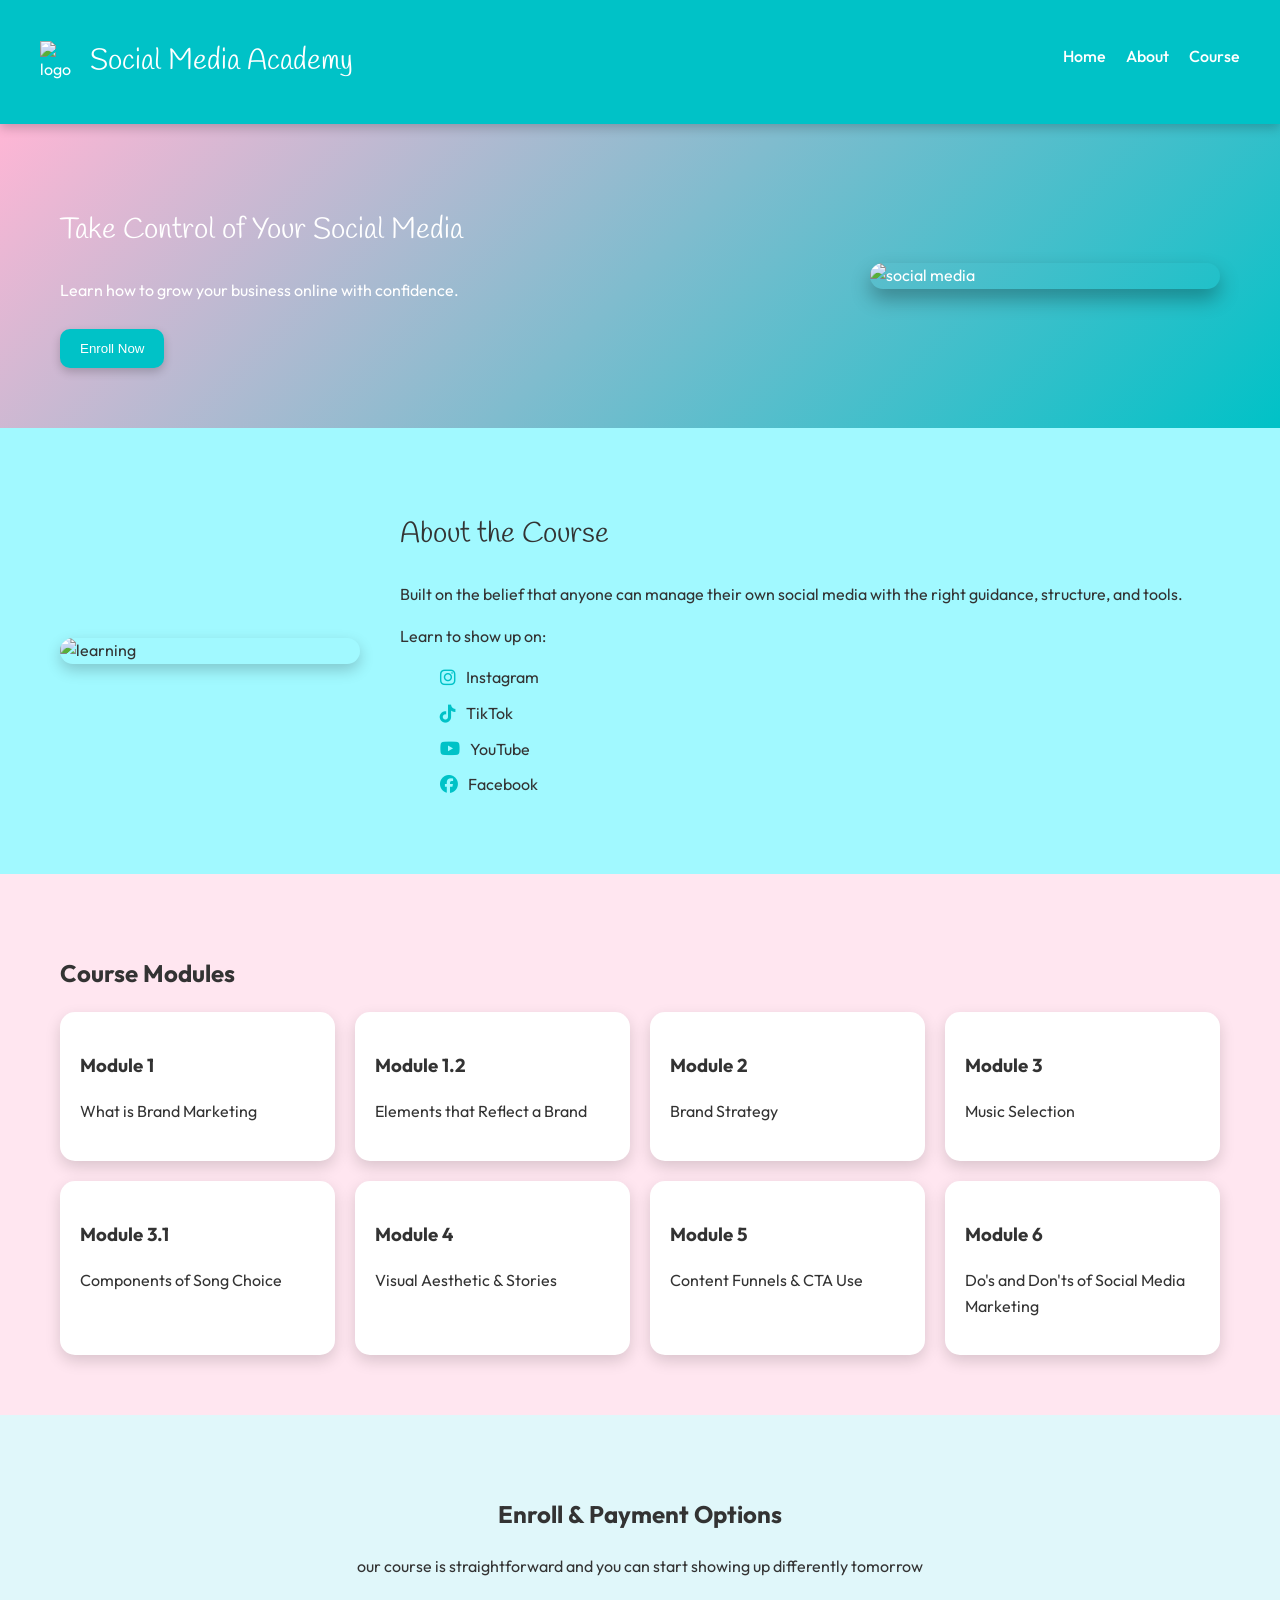
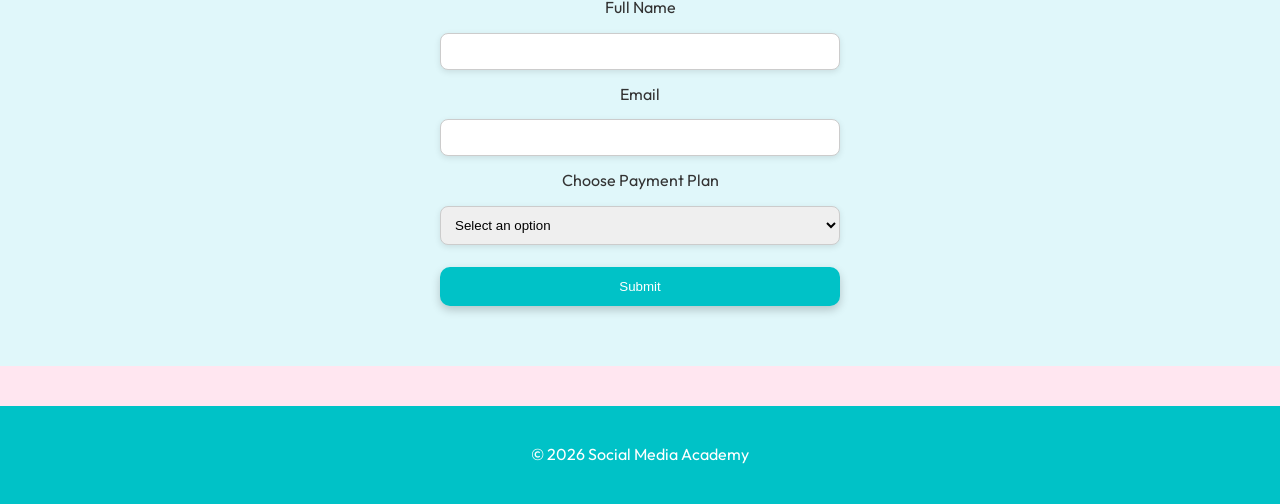
==== index.html @ 4e15c3e1 "adding js" ====
<!DOCTYPE html>
<html lang="en">
<head>
<meta charset="UTF-8">
<meta name="viewport" content="width=device-width, initial-scale=1.0">
<title>Social Media Academy</title>

<!-- Google Font -->
<link href="https://fonts.googleapis.com/css2?family=Handlee&family=Oswald:wght@200..700&family=Outfit&family=Roboto:ital,wght@0,100..900;1,100..900&display=swap" rel="stylesheet">
<!-- 
social media icons -->
<link rel="stylesheet" href="https://cdnjs.cloudflare.com/ajax/libs/font-awesome/6.5.0/css/all.min.css">

<!-- External CSS file -->
<link rel="stylesheet" href="styles.css">
<script src="app.js" defer> </script>
</head>

<body>

<!-- HEADER -->
<header>
    <nav>
        <div class="logo">
            <img src="https://cdn-icons-png.flaticon.com/512/5968/5968756.png" alt="logo">
            <h2 class="handlee">Social Media Academy</h2>
        </div>
<button class="hamburger" onclick="toggleMenu()">☰</button>
        <ul>
            <li><a href="#home">Home</a></li>
            <li><a href="#about">About</a></li>
            <li><a href="#course">Course</a></li>
        </ul>
    </nav>
</header>

<!-- HOME -->
<section id="home" class="hero">
    <div class="hero-text">
        <h1 class=>Take Control of Your Social Media</h1>
        <p>Learn how to grow your business online with confidence.</p>
        <button class="cta" onclick="enroll()">Enroll Now</button>
    </div>

    <img src="https://images.unsplash.com/photo-1557838923-2985c318be48" alt="social media">
</section>

<!-- ABOUT -->
<section id="about">
    <img src="https://images.unsplash.com/photo-1522202176988-66273c2fd55f" alt="learning">

    <div>
        <h2 class="handlee">About the Course</h2>
        <p>
            Built on the belief that anyone can manage their own social media with the right guidance,
            structure, and tools.
        </p>

        <p>Learn to show up on:</p>
        <ul>
    <li><i class="fa-brands fa-instagram"></i> Instagram</li>
    <li><i class="fa-brands fa-tiktok"></i> TikTok</li>
    <li><i class="fa-brands fa-youtube"></i> YouTube</li>
    <li><i class="fa-brands fa-facebook"></i> Facebook</li>
</ul>
    </div>
</section>


<!-- COURSE -->
<section id="course">
    <h2>Course Modules</h2>

    <div class="modules">

        <div class="module">
            <h3>Module 1</h3>
            <p>What is Brand Marketing</p>
        </div>

        <div class="module">
            <h3>Module 1.2</h3>
            <p>Elements that Reflect a Brand</p>
        </div>

        <div class="module">
            <h3>Module 2</h3>
            <p>Brand Strategy</p>
        </div>

        <div class="module">
            <h3>Module 3</h3>
            <p>Music Selection</p>
        </div>

        <div class="module">
            <h3>Module 3.1</h3>
            <p>Components of Song Choice</p>
        </div>

        <div class="module">
            <h3>Module 4</h3>
            <p>Visual Aesthetic & Stories</p>
        </div>

        <div class="module">
            <h3>Module 5</h3>
            <p>Content Funnels & CTA Use</p>
        </div>

        <div class="module">
            <h3>Module 6</h3>
            <p>Do's and Don'ts of Social Media Marketing</p>
        </div>

    </div>
</section>

<!-- ENROLL FORM -->
<section id="enroll">
    <h2>Enroll & Payment Options</h2>

    <p> our course is straightforward and you can start showing up differently tomorrow</p>

    <form>
        <label>Full Name</label>
        <input type="text" required>

        <label>Email</label>
        <input type="email" required>

        <label>Choose Payment Plan</label>
        <select required>
            <option value="">Select an option</option>
            <option value="full">Full Payment - $365</option>
            <option value="paygo">Pay as you go - $62 per lesson</option>
            <option value="klarna">Finance via PayPal</option>
        </select>

        <button type="submit">Submit</button>
    </form>
</section>

<!-- FOOTER -->
<footer>
    <p>© 2026 Social Media Academy</p>
</footer>

<!-- JAVASCRIPT -->
<script>
function enroll() {
    alert("Welcome! You're one step closer to mastering social media 🚀");
}
</script>

</body>
</html>
---- styles.css ----
/* =========================
   GLOBAL STYLES
========================= */

body {
    margin: 0;
    font-family: 'Outfit', sans-serif;
    background: #ffe6f0; /* baby pink */
    color: #333;
    line-height: 1.6;
}


.bizzname {
  font-family: "Outfit", sans-serif;
  font-optical-sizing: auto;
  font-weight: 400;
  font-style: normal;
}

.handlee, h1{
  font-family: "Handlee", cursive;
  font-weight: 400;
  font-style: normal;
  font-size: 1.8rem ;
}

/* =========================
   NAVBAR (FLEXBOX)
========================= */

header {
    background: #00c2c7; /* turquoise */
    color: #ffffff;
    position: sticky;
    top: 0;
    z-index: 1000;
    box-shadow: 0 4px 10px rgba(0,0,0,0.2);
}



nav {
    display: flex;
    justify-content: space-between;
    align-items: center;
    padding: 15px 40px;
}

.logo {
    display: flex;
    align-items: center;
    gap: 10px;
}

.logo img {
    width: 40px;
}

nav ul {
    list-style: none;
    display: flex;
    gap: 20px;
    margin: 0;
    padding: 0;
}

nav a {
    color: white;
    text-decoration: none;
    font-weight: 500;
}


/* 
Social meida icons */

ul li {
  display: flex;
  align-items: center;
  gap: 10px;
  list-style: none; /* removes bullets */
  margin-bottom: 10px;
}

ul li i {
  color: #00c2c7;
  font-size: 18px;
}


.social-icons {
  display: flex;
  gap: 15px;
}

.social-icons a {
  color: #00c2c7;
  font-size: 28px;
  text-decoration: none;
}




/* HAMBURGER BUTTON */
.hamburger {
    display: none;
    font-size: 28px;
    background: none;
    border: none;
    color: white;
    cursor: pointer;
}

/* MOBILE VIEW */
@media (max-width: 768px) {

    nav ul {
        display: none;
        flex-direction: column;
        background: #00c2c7;
        position: absolute;
        top: 70px;
        right: 20px;
        padding: 15px;
        border-radius: 10px;
        box-shadow: 0 5px 15px rgba(0,0,0,0.3);
    }

    nav ul.show {
        display: flex;
    }

    .hamburger {
        display: block;
    }
    #home {
        flex-direction: column;
        text-align: center;
        padding: 30px 20px;
    }

    #home img {
        width: 100%;
        max-width: 300px;
        margin-top: 20px;
    }
     #about {
        flex-direction: column;
        text-align: center;
        padding: 30px 20px;
    }

    #about img {
        width: 100%;
        max-width: 280px;
    }
    h1 {
        font-size: 1.8rem;
    }

    h2 {
        font-size: 1.5rem;
    }

    .handlee {
        font-size: 1.3rem;
    }
    img {
        max-width: 100%;
        height: auto;
    }
}

/* =========================
   HERO SECTION (FLEXBOX)
========================= */

#home {
    display: flex;
    align-items: center;
    justify-content: space-between;
    padding: 60px;
    background: linear-gradient(135deg,#ffb6d5,#00c2c7);
    color: white;
}

.hero-text {
    max-width: 500px;
}

#home img {
    width: 350px;
    border-radius: 15px;
    box-shadow: 0 10px 20px rgba(0,0,0,0.3);
}

/* BUTTONS */
.cta,
button {
    background: #00c2c7;
    color: white;
    border: none;
    padding: 12px 20px;
    border-radius: 10px;
    cursor: pointer;
    margin-top: 10px;
    box-shadow: 0 4px 10px rgba(0,0,0,0.2);
    transition: 0.3s;
}

.cta:hover,
button:hover {
    background: #ff69b4;
    transform: scale(1.05);
}

/* =========================
   ABOUT SECTION (FLEXBOX)
========================= */

#about {
    display: flex;
    gap: 40px;
    align-items: center;
    padding: 60px;
    background: #a1f9ff;
}

#about img {
    width: 300px;
    border-radius: 15px;
    box-shadow: 0 6px 15px rgba(0,0,0,0.2);
}

/* =========================
   COURSE MODULES (GRID)
========================= */

#course {
    padding: 60px;
}

.modules {
    display: grid;
    grid-template-columns: repeat(auto-fit, minmax(220px, 1fr));
    gap: 20px;
}

.module {
    background: white;
    padding: 20px;
    border-radius: 15px;
    box-shadow: 0 6px 15px rgba(0,0,0,0.15);
    transition: 0.3s;
}

.module:hover {
    transform: translateY(-5px);
}

/* =========================
   ENROLL FORM
========================= */

#enroll {
    padding: 60px;
    background: #e0f7fa;
    text-align: center;
}

form {
    display: flex;
    flex-direction: column;
    gap: 12px;
    max-width: 400px;
    margin: auto;
}

input,
select {
    padding: 10px;
    border-radius: 8px;
    border: 1px solid #ccc;
    box-shadow: 0 2px 6px rgba(0,0,0,0.1);
}

/* =========================
   FOOTER
========================= */

footer {
    text-align: center;
    padding: 20px;
    background: #00c2c7;
    color: white;
    margin-top: 40px;
}
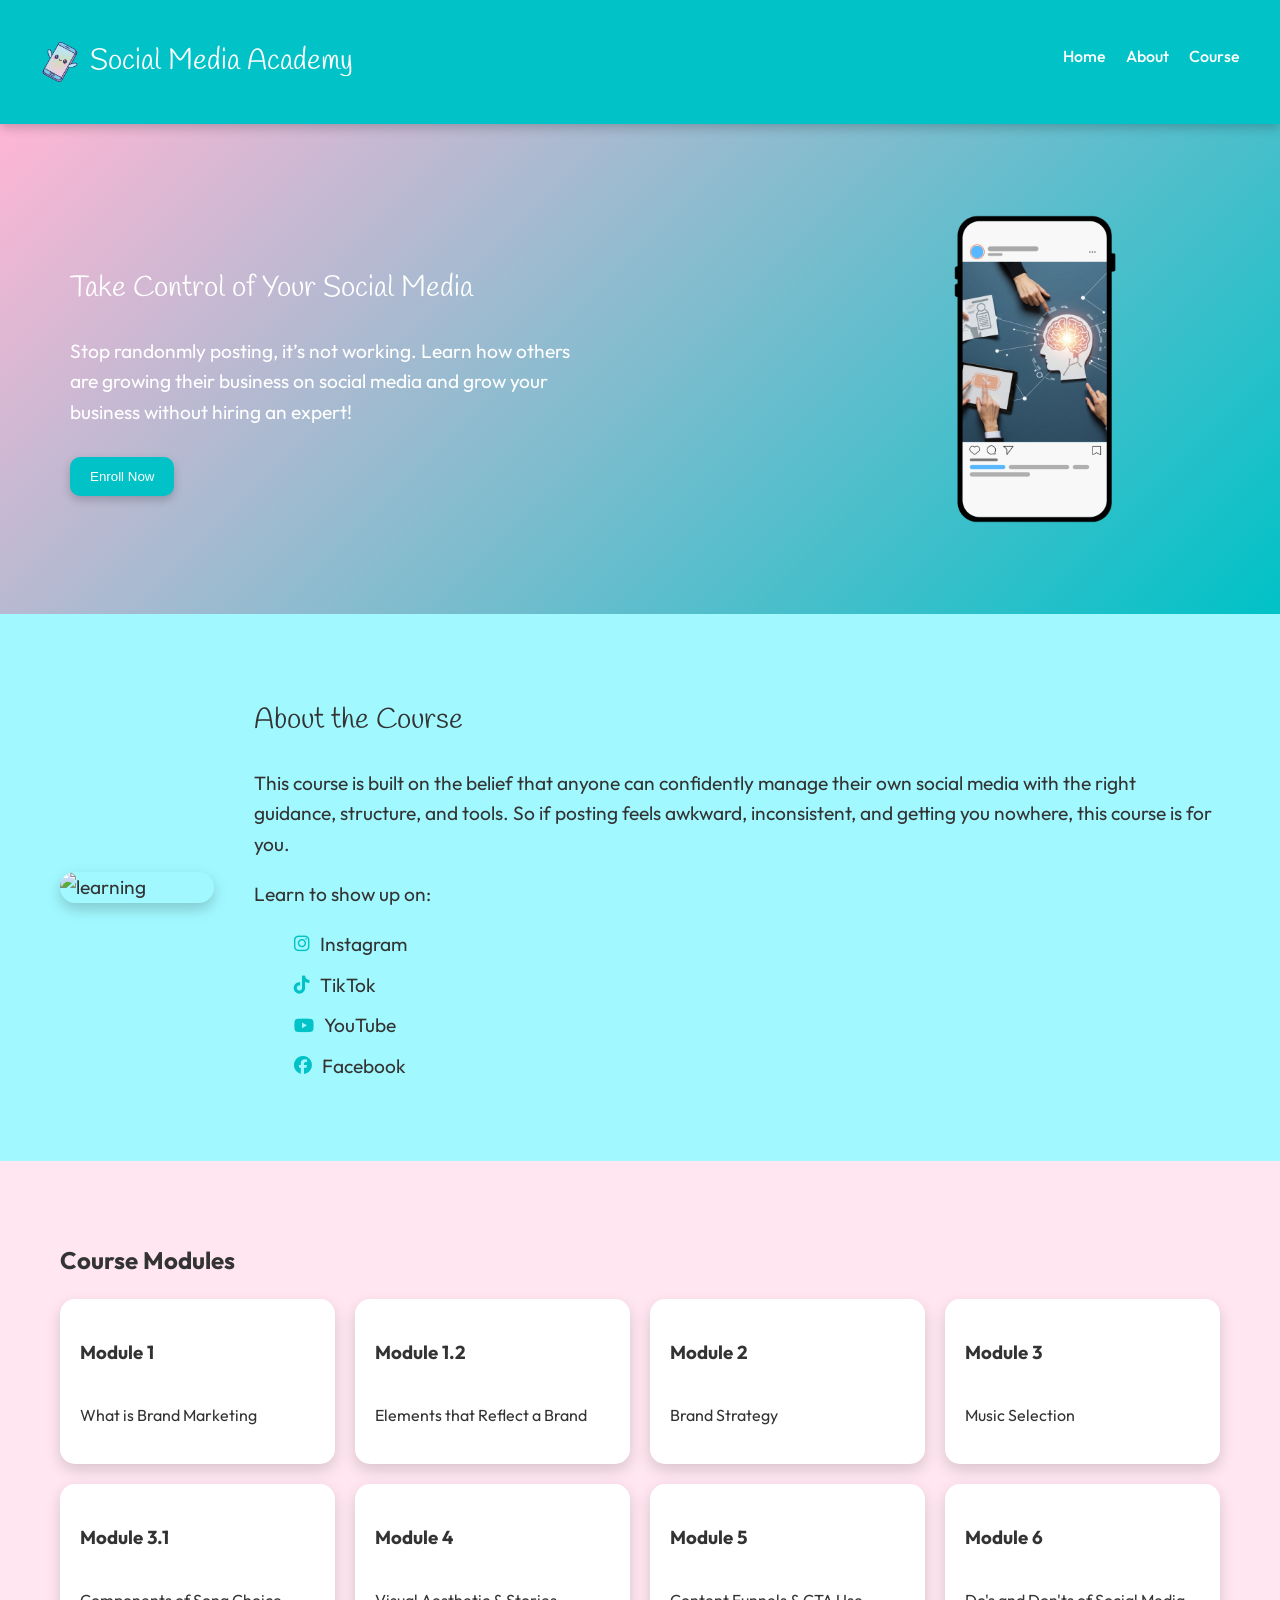
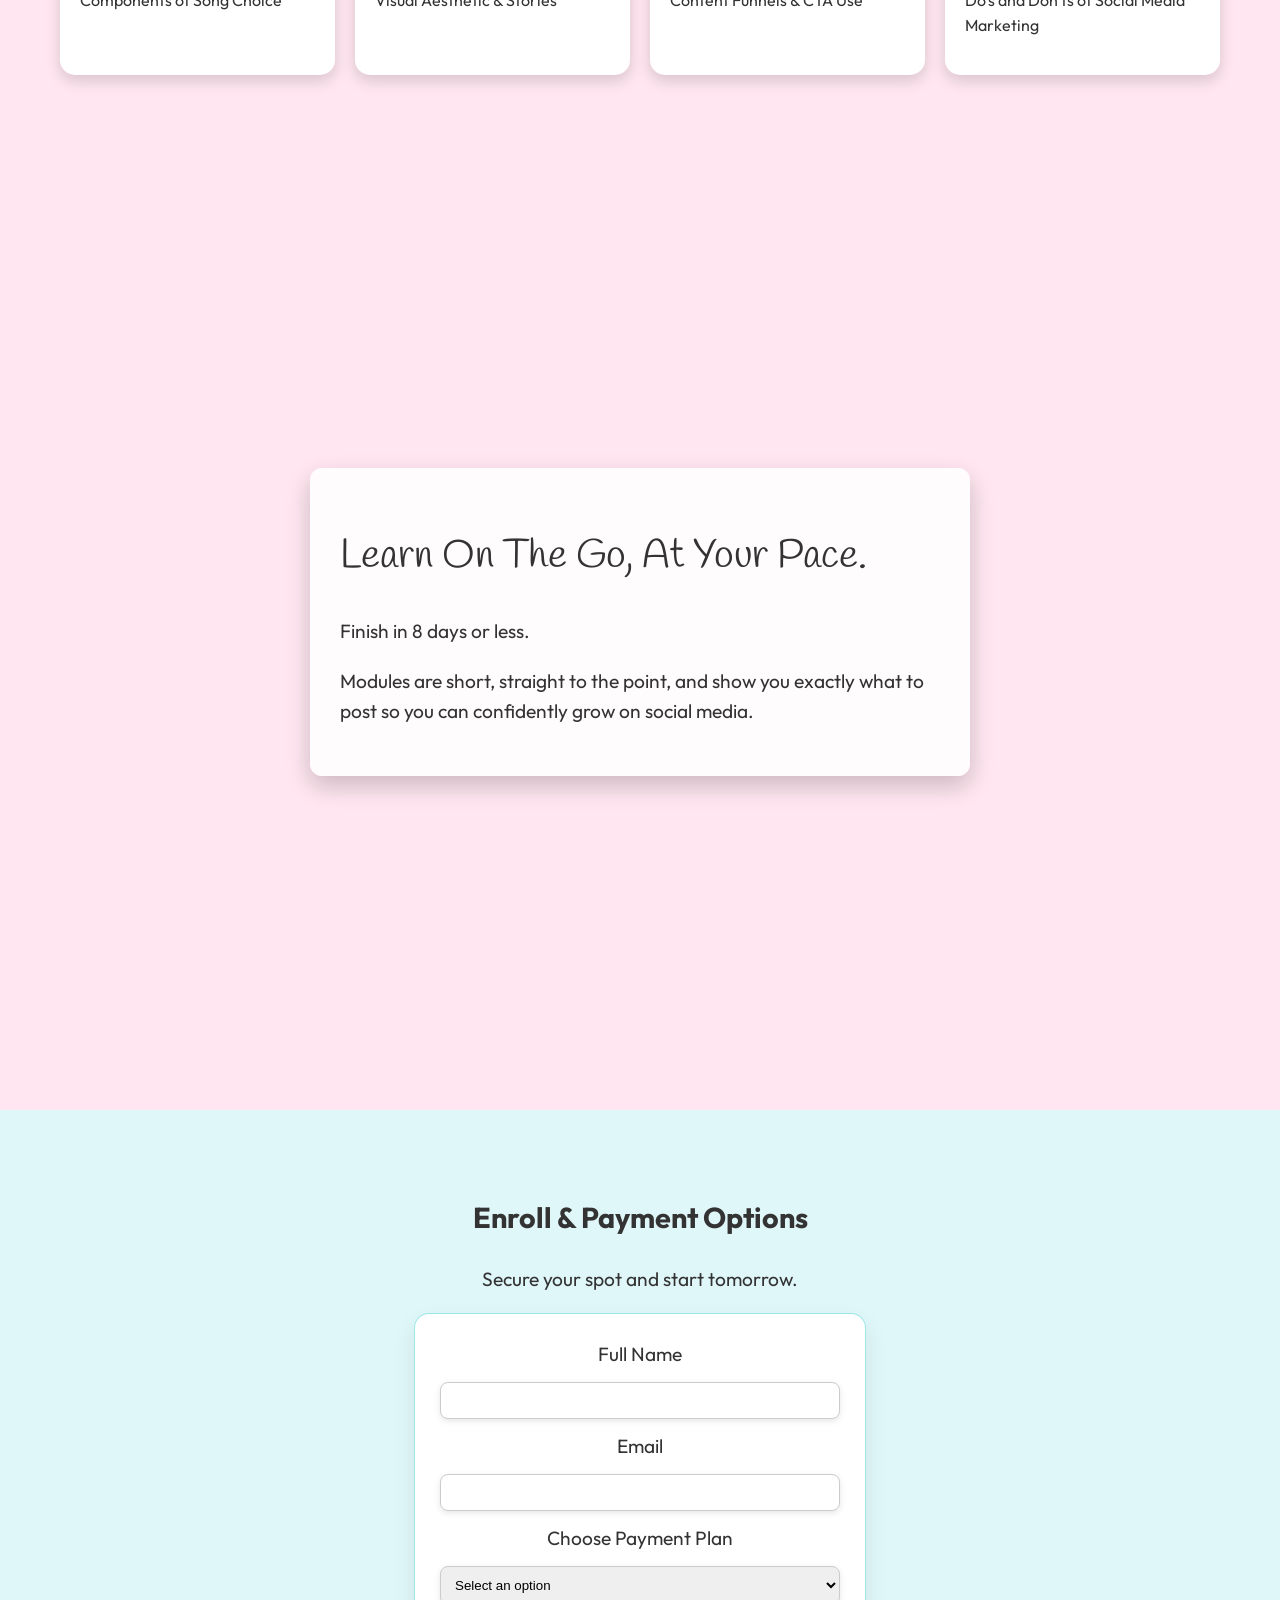
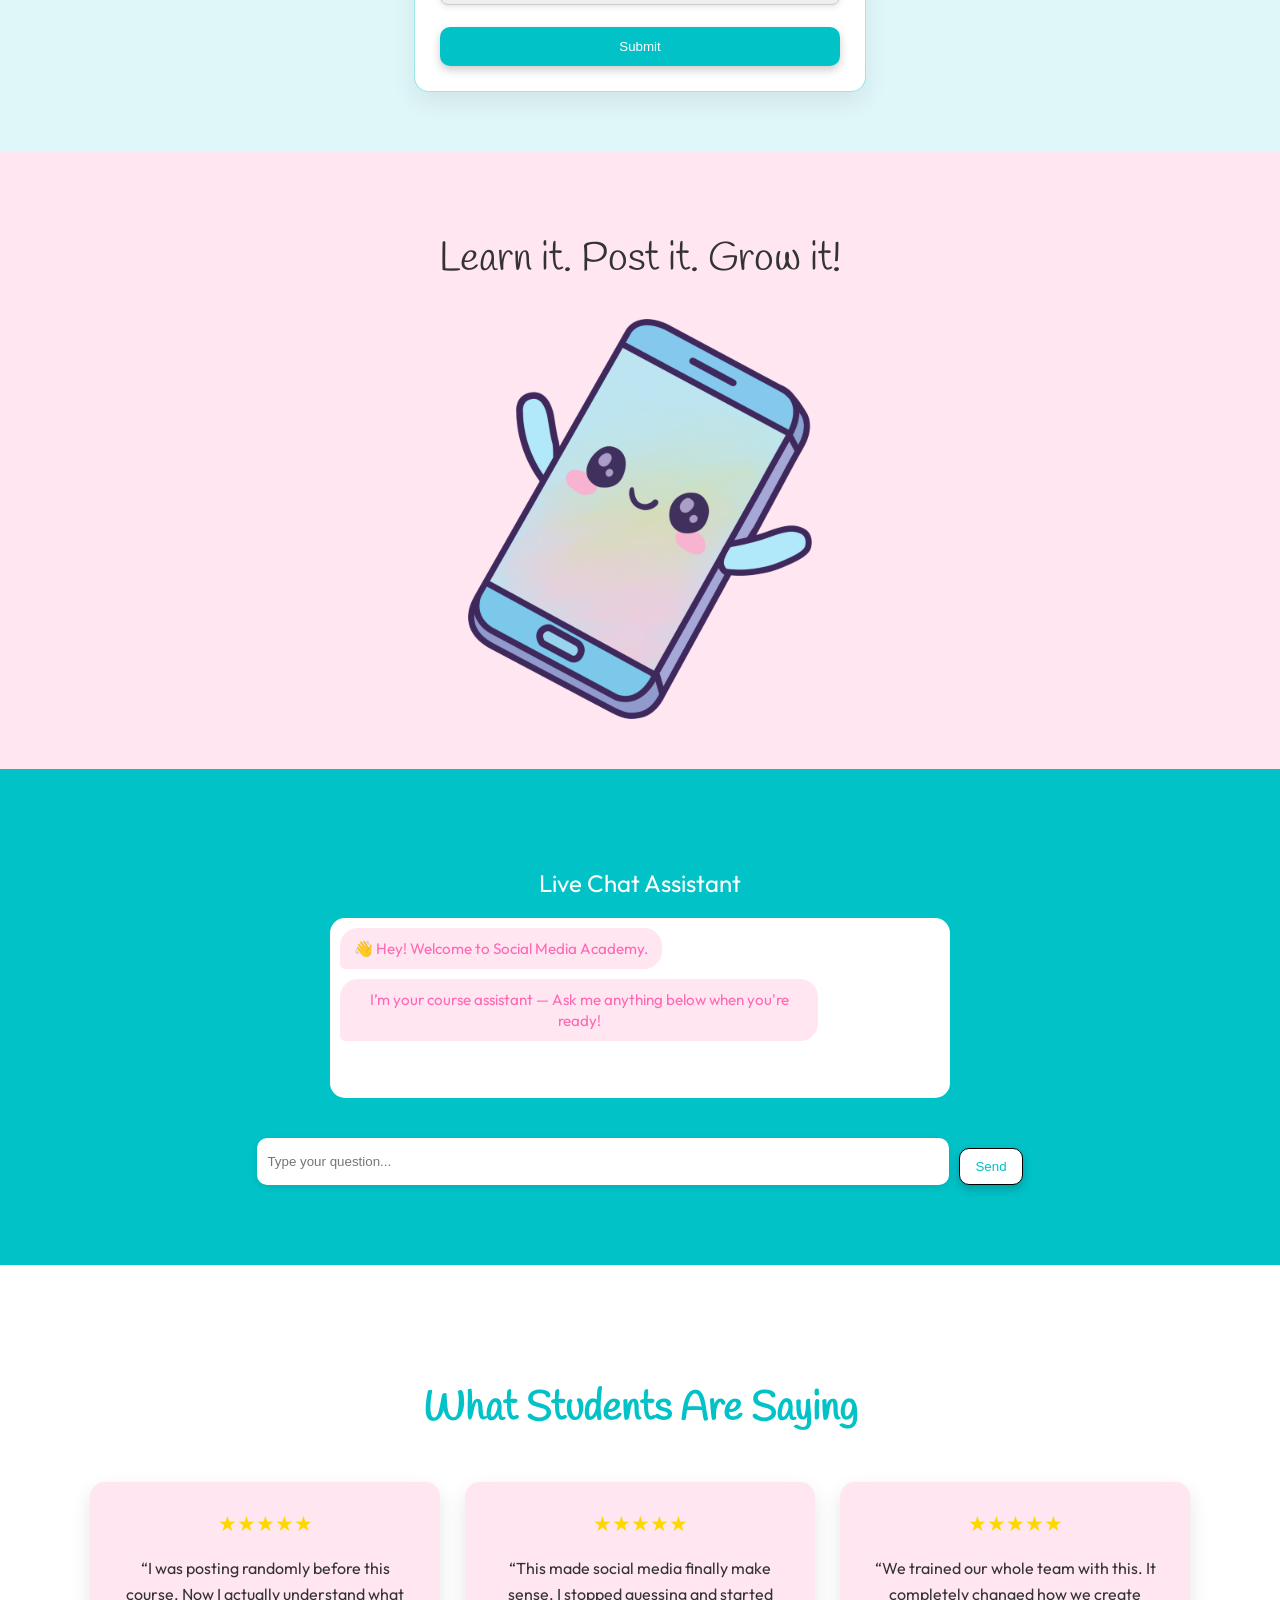
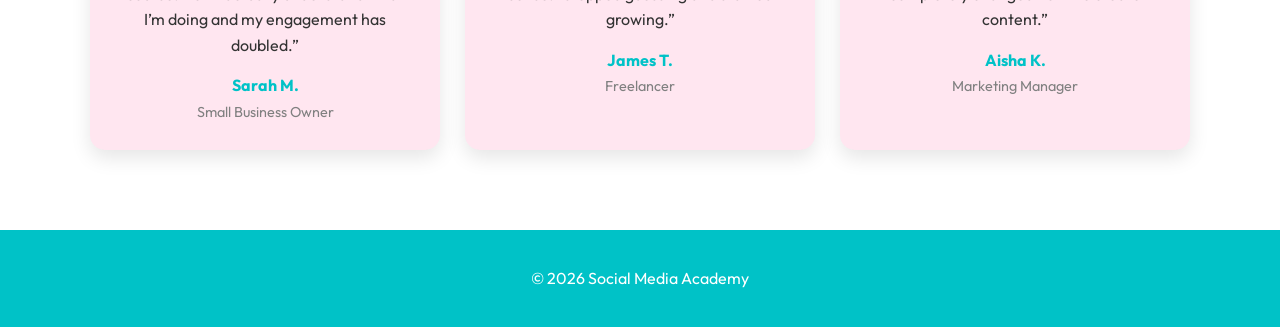
==== commit 0954c507: "add assets" ====
--- a/index.html
+++ b/index.html
@@ -7,8 +7,6 @@
 
 <!-- Google Font -->
 <link href="https://fonts.googleapis.com/css2?family=Handlee&family=Oswald:wght@200..700&family=Outfit&family=Roboto:ital,wght@0,100..900;1,100..900&display=swap" rel="stylesheet">
-<!-- 
-social media icons -->
 <link rel="stylesheet" href="https://cdnjs.cloudflare.com/ajax/libs/font-awesome/6.5.0/css/all.min.css">
 
 <!-- External CSS file -->
@@ -22,7 +20,7 @@
 <header>
     <nav>
         <div class="logo">
-            <img src="https://cdn-icons-png.flaticon.com/512/5968/5968756.png" alt="logo">
+            <img src="assets/social media (2).png" alt="logo">
             <h2 class="handlee">Social Media Academy</h2>
         </div>
 <button class="hamburger" onclick="toggleMenu()">☰</button>
@@ -37,30 +35,31 @@
 <!-- HOME -->
 <section id="home" class="hero">
     <div class="hero-text">
-        <h1 class=>Take Control of Your Social Media</h1>
-        <p>Learn how to grow your business online with confidence.</p>
+        <h1 class="">Take Control of Your Social Media</h1>
+        <p> Stop randonmly posting, it’s not working. Learn how others are growing their business on social media and grow your business without hiring an expert!</p>
         <button class="cta" onclick="enroll()">Enroll Now</button>
     </div>
 
-    <img src="https://images.unsplash.com/photo-1557838923-2985c318be48" alt="social media">
+    <img src="assets/social media (3).png" alt="about social media">
 </section>
 
 <!-- ABOUT -->
 <section id="about">
     <img src="https://images.unsplash.com/photo-1522202176988-66273c2fd55f" alt="learning">
 
-    <div>
+    <div class="about-course">
         <h2 class="handlee">About the Course</h2>
-        <p>
-            Built on the belief that anyone can manage their own social media with the right guidance,
-            structure, and tools.
-        </p>
+        <p>This course is built on the belief that anyone can confidently manage their own social media with the right guidance, structure, and tools.
+       So if posting feels awkward, inconsistent, and getting you nowhere, this course is for you. </p>
 
         <p>Learn to show up on:</p>
+
+ <!-- social media icons -->
+
         <ul>
-    <li><i class="fa-brands fa-instagram"></i> Instagram</li>
-    <li><i class="fa-brands fa-tiktok"></i> TikTok</li>
-    <li><i class="fa-brands fa-youtube"></i> YouTube</li>
+    <li><i class="fa-brands fa-instagram"> </i> Instagram</li>
+    <li><i class="fa-brands fa-tiktok"> </i>TikTok</li>
+    <li><i class="fa-brands fa-youtube"></i> YouTube</li> 
     <li><i class="fa-brands fa-facebook"></i> Facebook</li>
 </ul>
     </div>
@@ -73,56 +72,68 @@
 
     <div class="modules">
 
-        <div class="module">
+        <div class="module" data-sneak="The small details that you’re missing…" >
             <h3>Module 1</h3>
             <p>What is Brand Marketing</p>
         </div>
 
-        <div class="module">
+        <div class="module" data-sneak="Discover how to go viral without paid ads">
             <h3>Module 1.2</h3>
             <p>Elements that Reflect a Brand</p>
         </div>
 
-        <div class="module">
+        <div class="module" data-sneak="The strategy for endless content…">
             <h3>Module 2</h3>
             <p>Brand Strategy</p>
         </div>
 
-        <div class="module">
+        <div class="module" data-sneak="How to use audio trends to your advantage…">
             <h3>Module 3</h3>
             <p>Music Selection</p>
         </div>
 
-        <div class="module">
+        <div class="module" data-sneak="The difference between trending audio… and using it correctly">
             <h3>Module 3.1</h3>
             <p>Components of Song Choice</p>
         </div>
 
-        <div class="module">
+        <div class="module" data-sneak="Learn what makes people stop scrolling">
             <h3>Module 4</h3>
             <p>Visual Aesthetic & Stories</p>
         </div>
 
-        <div class="module">
+        <div class="module" data-sneak=" Learn why you’re getting views but no customers">
             <h3>Module 5</h3>
             <p>Content Funnels & CTA Use</p>
         </div>
 
-        <div class="module">
+        <div class="module" data-sneak="Avoid the mistakes you dont realize your making">
             <h3>Module 6</h3>
             <p>Do's and Don'ts of Social Media Marketing</p>
         </div>
 
     </div>
 </section>
+
+
+<!-- 
+COURSE HERO  -->
+
+<div class="course-hero">
+    <div class="overlaybox">
+         <h1>Learn On The Go, At Your Pace. </h1>
+        <p>Finish in 8 days or less. </p> 
+        <p>Modules are short, straight to the point, and show you exactly what to post so you can confidently grow on social media. </p>
+</div>
+</div>
 
 <!-- ENROLL FORM -->
 <section id="enroll">
     <h2>Enroll & Payment Options</h2>
 
-    <p> our course is straightforward and you can start showing up differently tomorrow</p>
-
-    <form>
+    <p>Secure your spot and start tomorrow.</p>
+
+    <form id="enrollForm">
         <label>Full Name</label>
         <input type="text" required>
 
@@ -141,17 +152,82 @@
     </form>
 </section>
 
+
+<div class="logo-fun">
+    <h1 class="logo-spin-text"> Learn it. Post it. Grow it!</h1>
+    <img class="logospin" src="assets/social media (2).png"> 
+</div>
+
+
+
+<!-- CHAT BUTTON -->
+
+
+<!-- 
+FAQ SECTION -->
+
+<section id="chat-section">
+   <div class="chat-badge">Live Chat Assistant</div>
+
+    <div id="chatBox"></u></div>
+         
+    <div class="chat-input">
+        <input type="text" id="userInput" placeholder="Type your question..." />
+        <button onclick="sendMessage()">Send</button>
+    </div>
+</section>
+
+
+
+<!-- TESTIMONIALS >>> -->
+
+    <section id="testimonials">
+
+  <h2 class="test-title">What Students Are Saying</h2>
+
+  <div class="testimonial-grid">
+
+    <!-- BOX 1 -->
+    <div class="testimonial-card">
+      <div class="stars">★★★★★</div>
+      <p>
+        “I was posting randomly before this course. Now I actually understand what I’m doing and my engagement has doubled.”
+      </p>
+      <h4>Sarah M.</h4>
+      <span>Small Business Owner</span>
+    </div>
+
+    <!-- BOX 2 -->
+    <div class="testimonial-card">
+      <div class="stars">★★★★★</div>
+      <p>
+        “This made social media finally make sense. I stopped guessing and started growing.”
+      </p>
+      <h4>James T.</h4>
+      <span>Freelancer</span>
+    </div>
+
+    <!-- BOX 3 -->
+    <div class="testimonial-card">
+      <div class="stars">★★★★★</div>
+      <p>
+        “We trained our whole team with this. It completely changed how we create content.”
+      </p>
+      <h4>Aisha K.</h4>
+      <span>Marketing Manager</span>
+    </div>
+
+  </div>
+
+</section>
+
+
+
+
 <!-- FOOTER -->
 <footer>
     <p>© 2026 Social Media Academy</p>
 </footer>
 
-<!-- JAVASCRIPT -->
-<script>
-function enroll() {
-    alert("Welcome! You're one step closer to mastering social media 🚀");
-}
-</script>
-
 </body>
 </html>
--- a/styles.css
+++ b/styles.css
@@ -156,6 +156,15 @@
         width: 100%;
         max-width: 280px;
     }
+
+
+    ul {
+        display: flex;
+        align-items: center;
+        gap: 13px;
+    }
+    
+
     h1 {
         font-size: 1.8rem;
     }
@@ -165,12 +174,47 @@
     }
 
     .handlee {
-        font-size: 1.3rem;
+        font-size: 1.7rem;
     }
     img {
         max-width: 100%;
         height: auto;
     }
+   #course .modules {
+        grid-template-columns: 1fr;
+        gap: 15px;
+    }
+    .course-hero {
+        position: relative;
+    min-height: 90vh;
+    padding: 30px 15px;
+    align-items: center;
+}
+
+.overlaybox {
+    max-width: 85%;
+    padding:5px;
+}
+
+.overlaybox h1 {
+    font-size: 1.2rem;
+    line-height:1;
+}
+
+.overlaybox p {
+    font-size: 0.65rem;
+}
+   
+}
+
+
+/* 
+on the go image */
+
+
+div img {
+  width: 500px;
+  height: auto;
 }
 
 /* =========================
@@ -181,9 +225,10 @@
     display: flex;
     align-items: center;
     justify-content: space-between;
-    padding: 60px;
+    padding: 70px;
     background: linear-gradient(135deg,#ffb6d5,#00c2c7);
     color: white;
+    font-size: 1.2rem;
 }
 
 .hero-text {
@@ -193,7 +238,7 @@
 #home img {
     width: 350px;
     border-radius: 15px;
-    box-shadow: 0 10px 20px rgba(0,0,0,0.3);
+    /* box-shadow: 0 10px 20px rgba(0,0,0,0.3); */
 }
 
 /* BUTTONS */
@@ -226,11 +271,12 @@
     align-items: center;
     padding: 60px;
     background: #a1f9ff;
+    font-size: 1.2rem;
 }
 
 #about img {
     width: 300px;
-    border-radius: 15px;
+    border-radius: 20px;
     box-shadow: 0 6px 15px rgba(0,0,0,0.2);
 }
 
@@ -244,11 +290,13 @@
 
 .modules {
     display: grid;
-    grid-template-columns: repeat(auto-fit, minmax(220px, 1fr));
+    grid-template-columns: repeat(4, 1fr);
     gap: 20px;
 }
 
 .module {
+    display:flex;
+    flex-direction: column;
     background: white;
     padding: 20px;
     border-radius: 15px;
@@ -260,6 +308,70 @@
     transform: translateY(-5px);
 }
 
+
+.module {
+  position: relative;
+  overflow: hidden;
+}
+
+.module::after {
+  content: attr(data-sneak);
+  position: absolute;
+  bottom: -100%;
+  left: 0;
+  width: 100%;
+  background: #00c2c7;
+  color: white;
+  padding: 15px;
+  font-size: 0.9rem;
+  transition: 0.3s ease;
+  box-sizing: border-box;
+    text-align: center;
+ 
+}
+
+.module:hover::after {
+  bottom: 0;
+}
+
+
+
+/* 
+COURSE HERO */
+.course-hero {
+    position: relative;
+    background-image: url(assets/social\ media\ \(6\).png);
+    background-size: cover;
+    background-position: center;
+    background-repeat: no-repeat;
+    min-height: 95vh;
+    padding: 60px 20px;
+    display: flex;
+    justify-content: center;
+    align-items: center;
+}
+.overlaybox {
+    position: relative;
+    z-index: 2;
+    background: rgba(255, 255, 255, 0.88);
+    padding: 30px;          
+    max-width: 600px;        
+    border-radius: 12px;
+    box-shadow: 0 10px 25px rgba(0,0,0,0.2);
+}
+
+.overlaybox h1 {
+    font-size: 2.5rem;   
+}
+.overlaybox p {
+    font-size: 1.2rem;  
+}
+
+@media (max-width: 768px) {
+    .course-hero {
+        grid-template-columns: 1fr;
+    }
+}
 /* =========================
    ENROLL FORM
 ========================= */
@@ -268,6 +380,7 @@
     padding: 60px;
     background: #e0f7fa;
     text-align: center;
+    font-size: 1.2rem;
 }
 
 form {
@@ -276,6 +389,23 @@
     gap: 12px;
     max-width: 400px;
     margin: auto;
+
+}
+
+#enroll form {
+    display: flex;
+    flex-direction: column;
+    gap: 12px;
+    max-width: 400px;
+    margin: auto;
+
+    padding: 25px;
+    border-radius: 15px;
+
+    background: white;
+    border: 1px solid rgba(0, 194, 199, 0.4);
+
+    box-shadow: 0 10px 25px rgba(0,0,0,0.08);
 }
 
 input,
@@ -286,6 +416,275 @@
     box-shadow: 0 2px 6px rgba(0,0,0,0.1);
 }
 
+
+.logo-fun{
+    display: flex;
+    flex-direction: column;
+   align-items: center;
+   text-align: center;
+   padding: 50px;
+}
+
+.logo-spin-text {
+            align-items: center;
+            font-size: 2.5rem;
+        }
+
+@keyframes spin {
+  from {
+    transform: rotate(0deg);
+  }
+
+  to {
+    transform: rotate(360deg);
+  }
+}
+    .logospin {
+        width: 400px;   
+        height:auto;  /* keeps aspect ratio */
+        animation: spin 2s linear infinite;
+        align-items: center;
+        
+      
+}
+
+
+.logo {
+  display: flex;
+  justify-content: center;  
+  align-items: center;      
+}
+
+/* FAQ SECTION 
+ */
+
+#chat-section {
+    background: #00c2c7;
+    padding: 80px;
+    text-align: center;
+    color: white;
+    
+}
+
+#chatBox {
+    max-width: 600px;
+    margin: auto;
+    background: white;
+    color: black;
+    padding: 10px;
+    border-radius: 15px;
+    height: 160px;
+    overflow-y: auto;
+    display: flex;
+    flex-direction: column;
+    gap: 10px;
+}
+
+.chat-input {
+    margin-top: 40px;
+    display: flex;
+    justify-content: center;
+    gap: 10px;
+}
+
+.chat-input input {
+    padding: 10px;
+    width: 60%;
+    border-radius: 10px;
+    border: none;
+}
+
+.chat-input button {
+    padding: 10px 15px;
+    border: none;
+    background: white;
+    color: #00c2c7;
+    border-radius: 10px;
+    cursor: pointer;
+    width: auto;
+    border: 1px solid black;
+}
+
+.message {
+    padding: 10px 14px;
+    border-radius: 18px;
+    max-width: 75%;
+    font-size: 0.95rem;
+    line-height: 1.4;
+    word-wrap: break-word;
+  
+}
+
+.message:not(:last-child) {
+    margin-bottom: 2px;
+}
+
+.message {
+    animation: pop 0.2s ease;
+}
+
+
+.user {
+    background: #e0f7fa;
+    align-self: flex-end;
+    color: #ffffff;
+}
+
+.bot {
+    background: #ffe6f0;
+    align-self: flex-start;
+    color: #ff69b4;
+    border-bottom-left-radius: 5px;
+}
+
+.chat-badge {
+    display: inline-block;
+    padding: 15px 12px;
+    font-size: 1.5rem;
+}
+
+@keyframes pop {
+    from {
+        transform: scale(0.95);
+        opacity: 0;
+    }
+    to {
+        transform: scale(1);
+        opacity: 1;
+    }
+}
+/* 
+
+
+
+/* chat window */
+#chatWidget {
+    position: fixed;
+    bottom: 90px;
+    right: 20px;
+
+    width: 300px;
+    height: 350px;
+
+    background: white;
+    border-radius: 15px;
+    overflow: hidden;
+
+    display: none; /* hidden by default */
+    flex-direction: column;
+
+    box-shadow: 0 10px 30px rgba(0,0,0,0.25);
+    z-index: 999;
+}
+
+/* header */
+#chatHeader {
+    background: #00c2c7;
+    color: white;
+    padding: 10px;
+    font-weight: bold;
+    text-align: center;
+}
+
+/* chat area */
+#chatBox {
+    flex: 1;
+    padding: 10px;
+    overflow-y: auto;
+    display: flex;
+    flex-direction: column;
+    gap: 8px;
+}
+
+
+
+
+/* 
+TESTIMONIALS  */ 
+
+#testimonials {
+    padding: 80px 20px;
+    background: #ffffff;
+    text-align: center;
+}
+
+.test-title {
+    font-family: "Handlee", cursive;
+    font-size: 2.5rem;
+    color: #00c2c7;
+    margin-bottom: 40px;
+}
+
+/* GRID */
+.testimonial-grid {
+    display: grid;
+    grid-template-columns: repeat(3, 1fr);
+    gap: 25px;
+    max-width: 1100px;
+    margin: auto;
+}
+
+/* CARDS */
+.testimonial-card {
+    background: #ffe6f0;
+    padding: 25px;
+    border-radius: 15px;
+    box-shadow: 0 8px 20px rgba(0,0,0,0.1);
+    transition: 0.3s;
+}
+
+.testimonial-card:hover {
+    transform: translateY(-5px);
+}
+
+/* STARS */
+.stars {
+    color: gold;
+    font-size: 1.3rem;
+    margin-bottom: 10px;
+}
+
+/* TEXT */
+.testimonial-card p {
+    font-size: 1rem;
+    margin-bottom: 15px;
+}
+
+.testimonial-card h4 {
+    margin: 0;
+    color: #00c2c7;
+}
+
+.testimonial-card span {
+    font-size: 0.9rem;
+    color: gray;
+}
+
+/* MOBILE */
+@media (max-width: 768px) {
+    .testimonial-grid {
+        grid-template-columns: 1fr;
+    }
+}
+
+@media (min-width: 1400px) {
+    #home {
+    display: grid;
+    grid-template-columns: 1fr 1fr;
+    align-items: flex-end;
+    }
+    .hero-text {
+       margin-left: 600px;
+    margin-top: 10px;
+    }
+    
+
+    .modules {
+        max-width: 1200px;
+        margin: auto;
+    }
+}
+
 /* =========================
    FOOTER
 ========================= */
@@ -295,5 +694,5 @@
     padding: 20px;
     background: #00c2c7;
     color: white;
-    margin-top: 40px;
-}+    margin-top: 0px;
+}
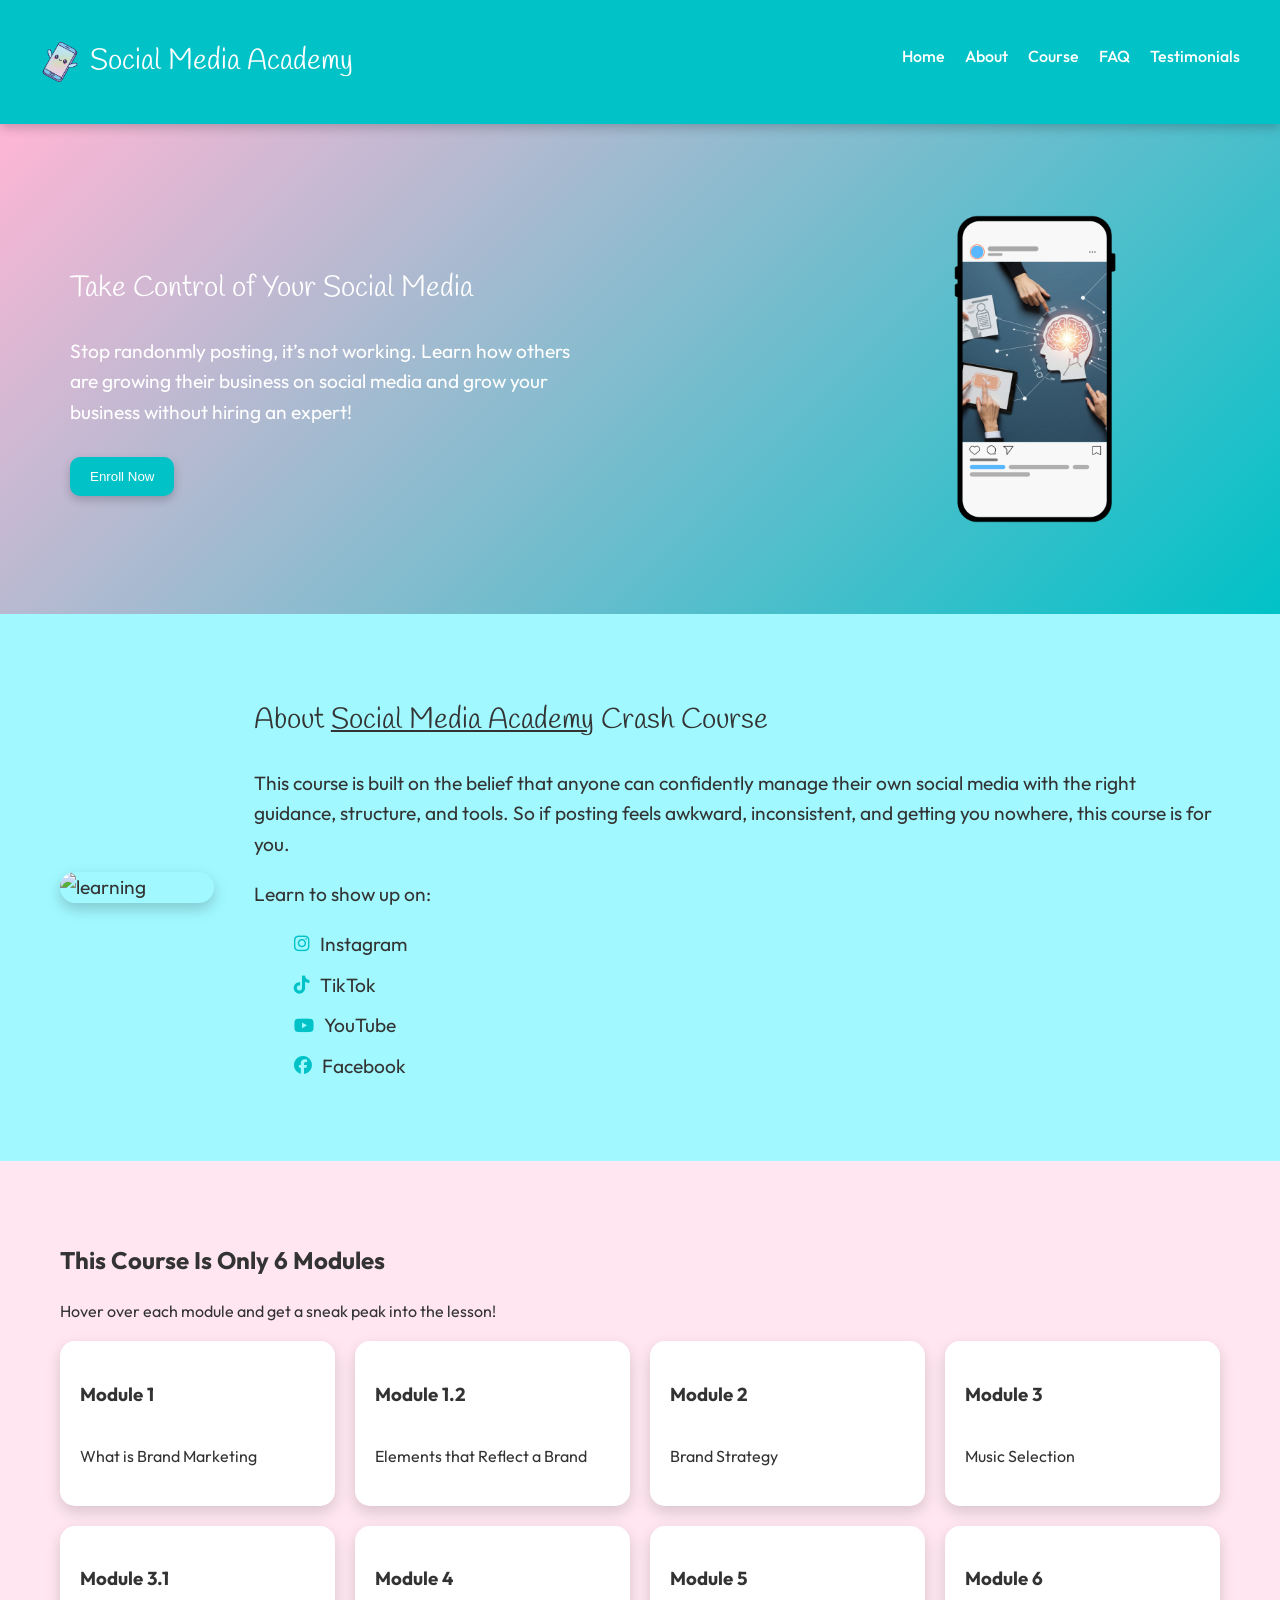
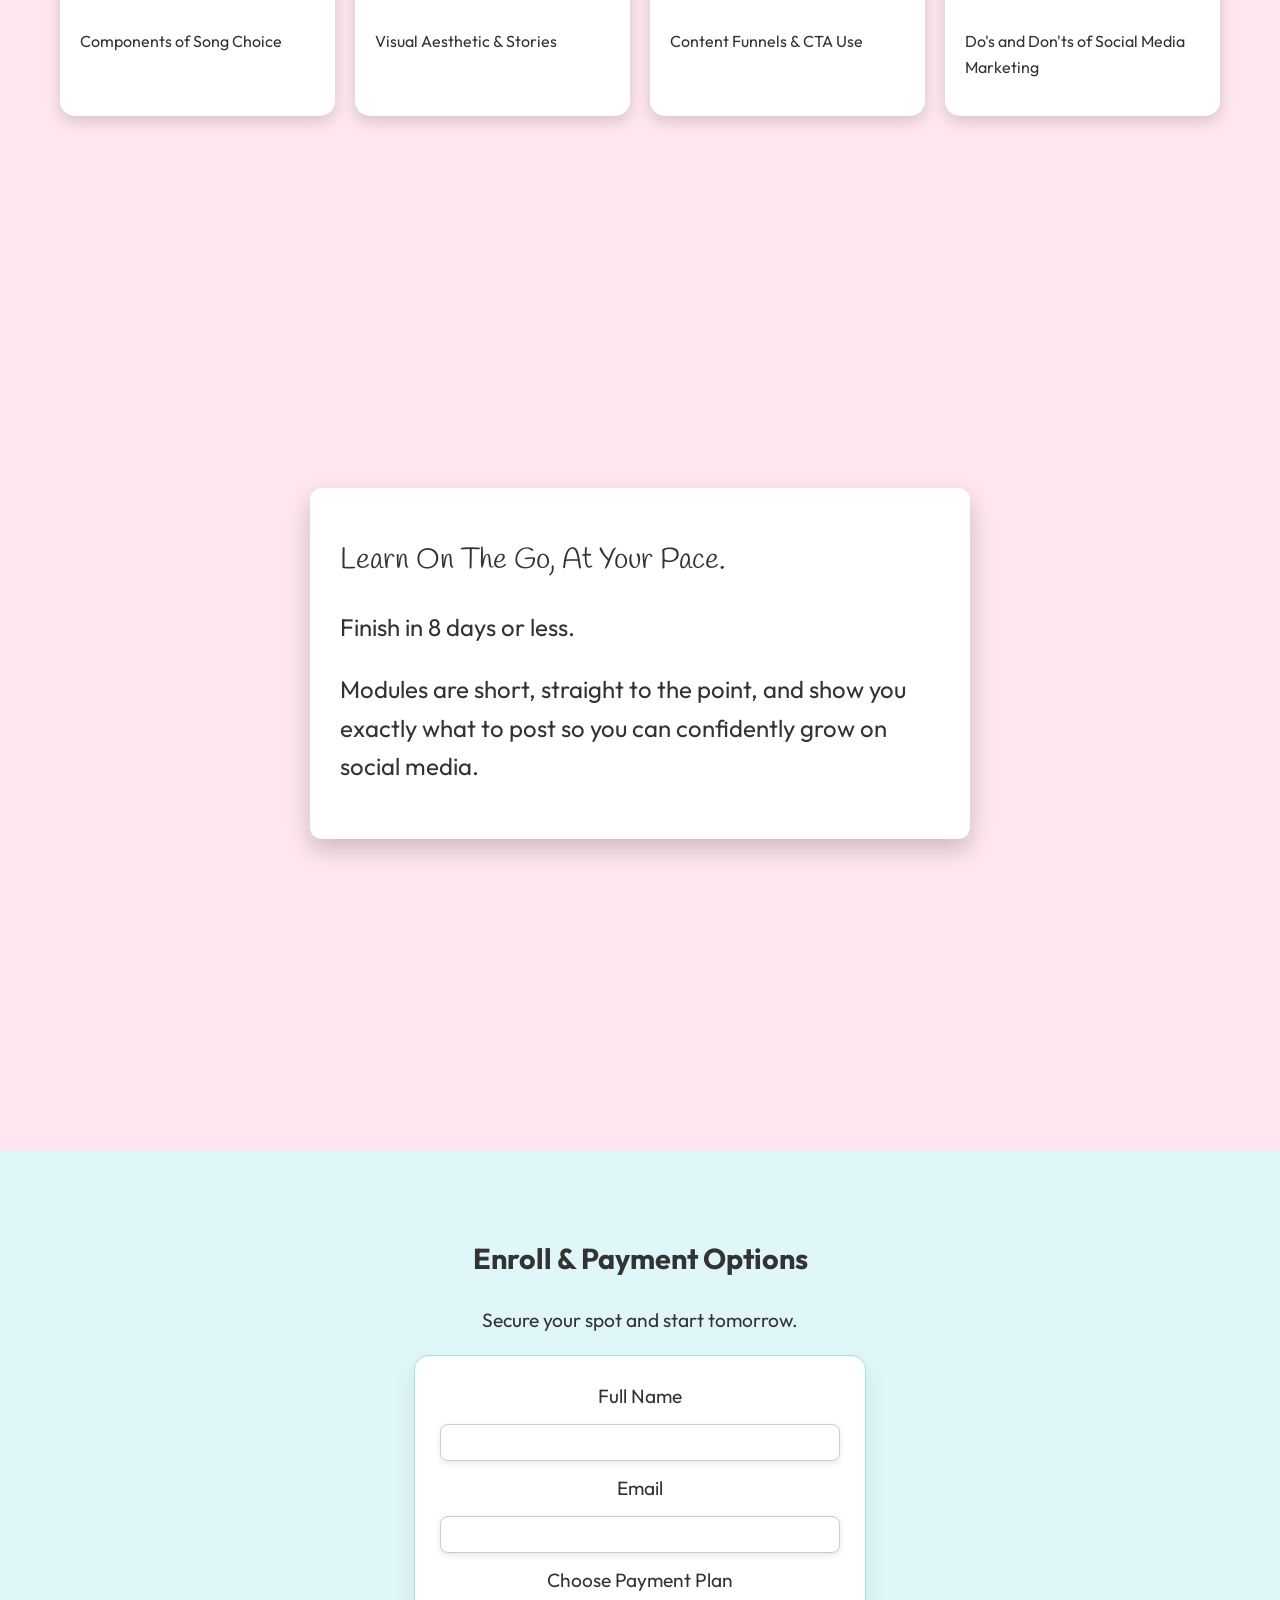
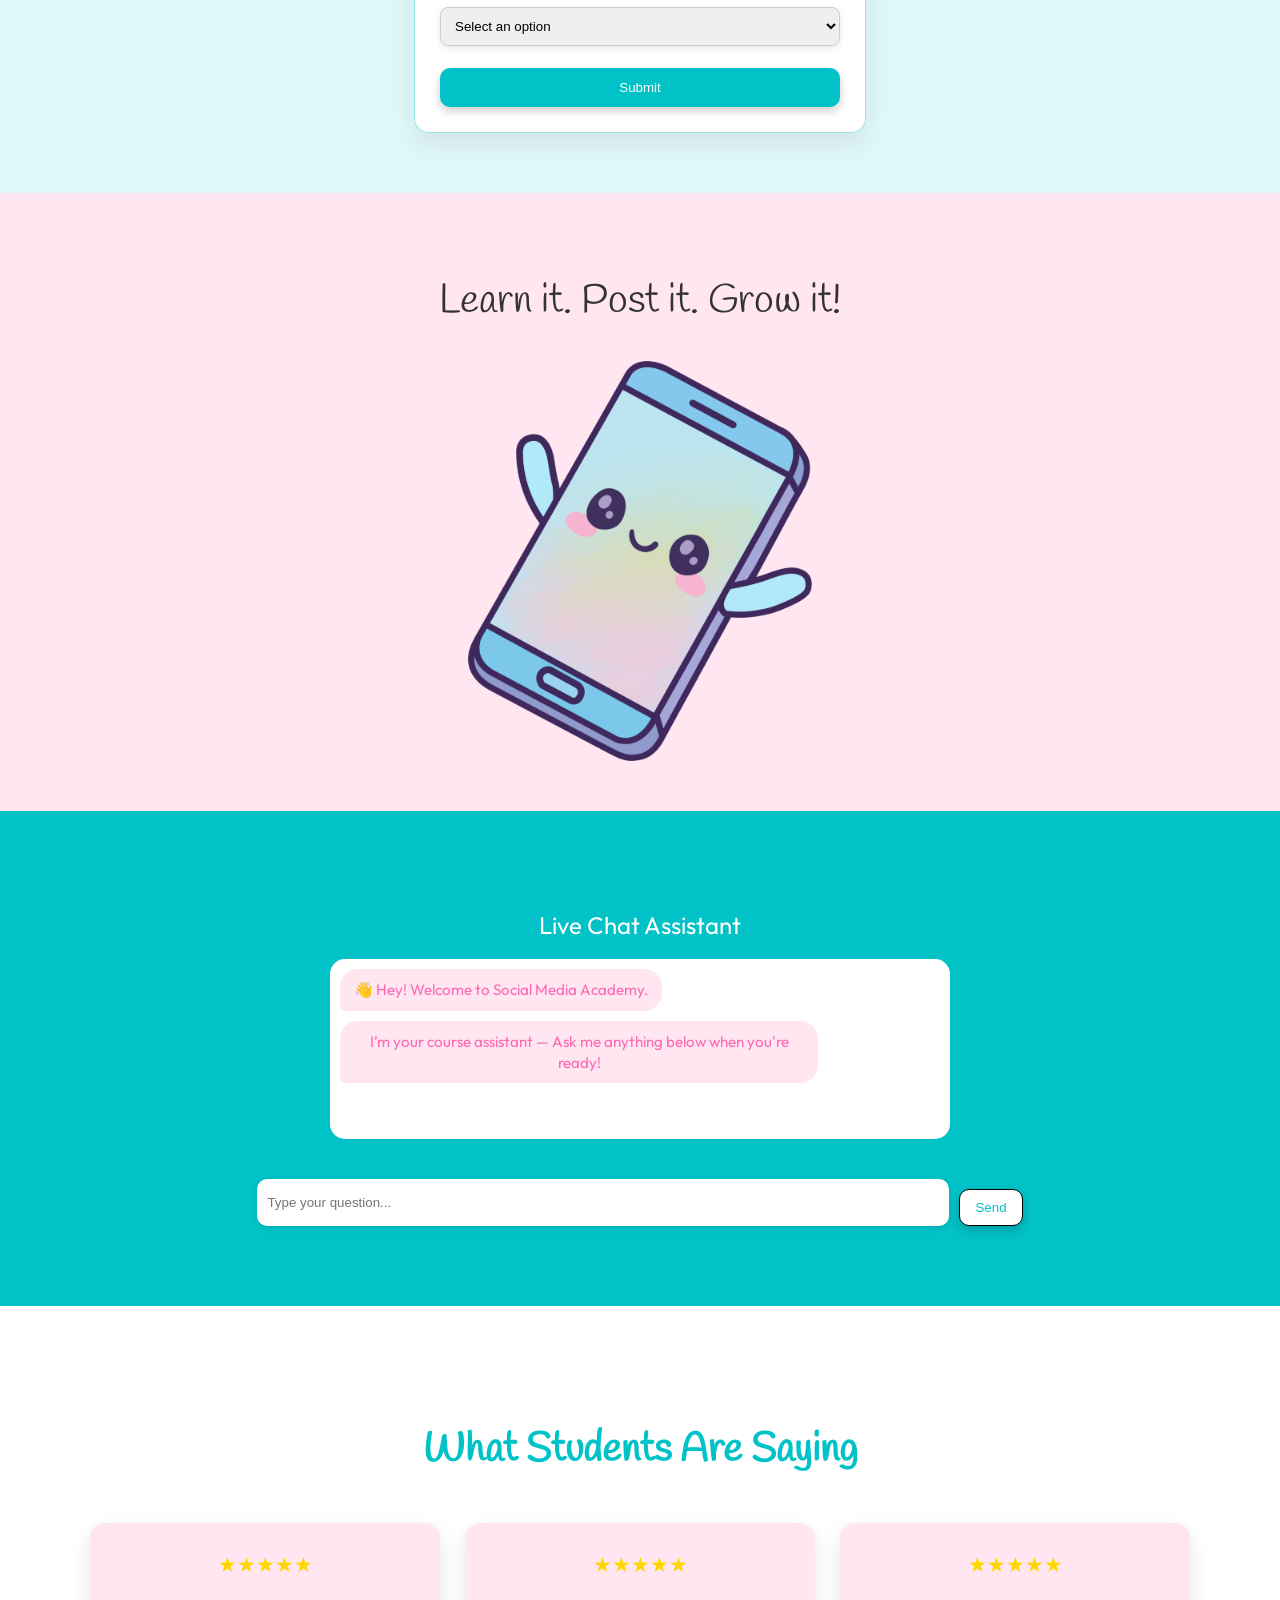
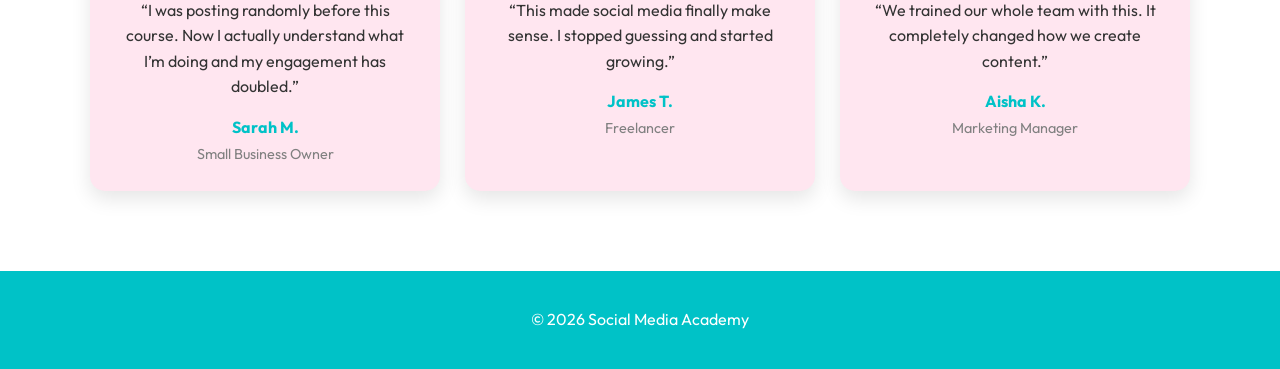
==== commit bb7151f2: "added to nav" ====
--- a/index.html
+++ b/index.html
@@ -28,6 +28,9 @@
             <li><a href="#home">Home</a></li>
             <li><a href="#about">About</a></li>
             <li><a href="#course">Course</a></li>
+             <li><a href="#chat-section">FAQ</a></li>
+            <li><a href="#testimonials">Testimonials</a></li>
+            
         </ul>
     </nav>
 </header>
@@ -48,7 +51,7 @@
     <img src="https://images.unsplash.com/photo-1522202176988-66273c2fd55f" alt="learning">
 
     <div class="about-course">
-        <h2 class="handlee">About the Course</h2>
+        <h2 class="handlee">About <u>Social Media Academy</u> Crash Course</h2>
         <p>This course is built on the belief that anyone can confidently manage their own social media with the right guidance, structure, and tools.
        So if posting feels awkward, inconsistent, and getting you nowhere, this course is for you. </p>
 
@@ -68,7 +71,8 @@
 
 <!-- COURSE -->
 <section id="course">
-    <h2>Course Modules</h2>
+    <h2>This Course Is Only 6  Modules</h2>
+    <p> Hover over each module and get a sneak peak into the lesson!</p>
 
     <div class="modules">
 
--- a/styles.css
+++ b/styles.css
@@ -353,7 +353,7 @@
 .overlaybox {
     position: relative;
     z-index: 2;
-    background: rgba(255, 255, 255, 0.88);
+    background:white;
     padding: 30px;          
     max-width: 600px;        
     border-radius: 12px;
@@ -361,10 +361,10 @@
 }
 
 .overlaybox h1 {
-    font-size: 2.5rem;   
+    font-size: 1.8rem;   
 }
 .overlaybox p {
-    font-size: 1.2rem;  
+    font-size: 1.5rem;  
 }
 
 @media (max-width: 768px) {
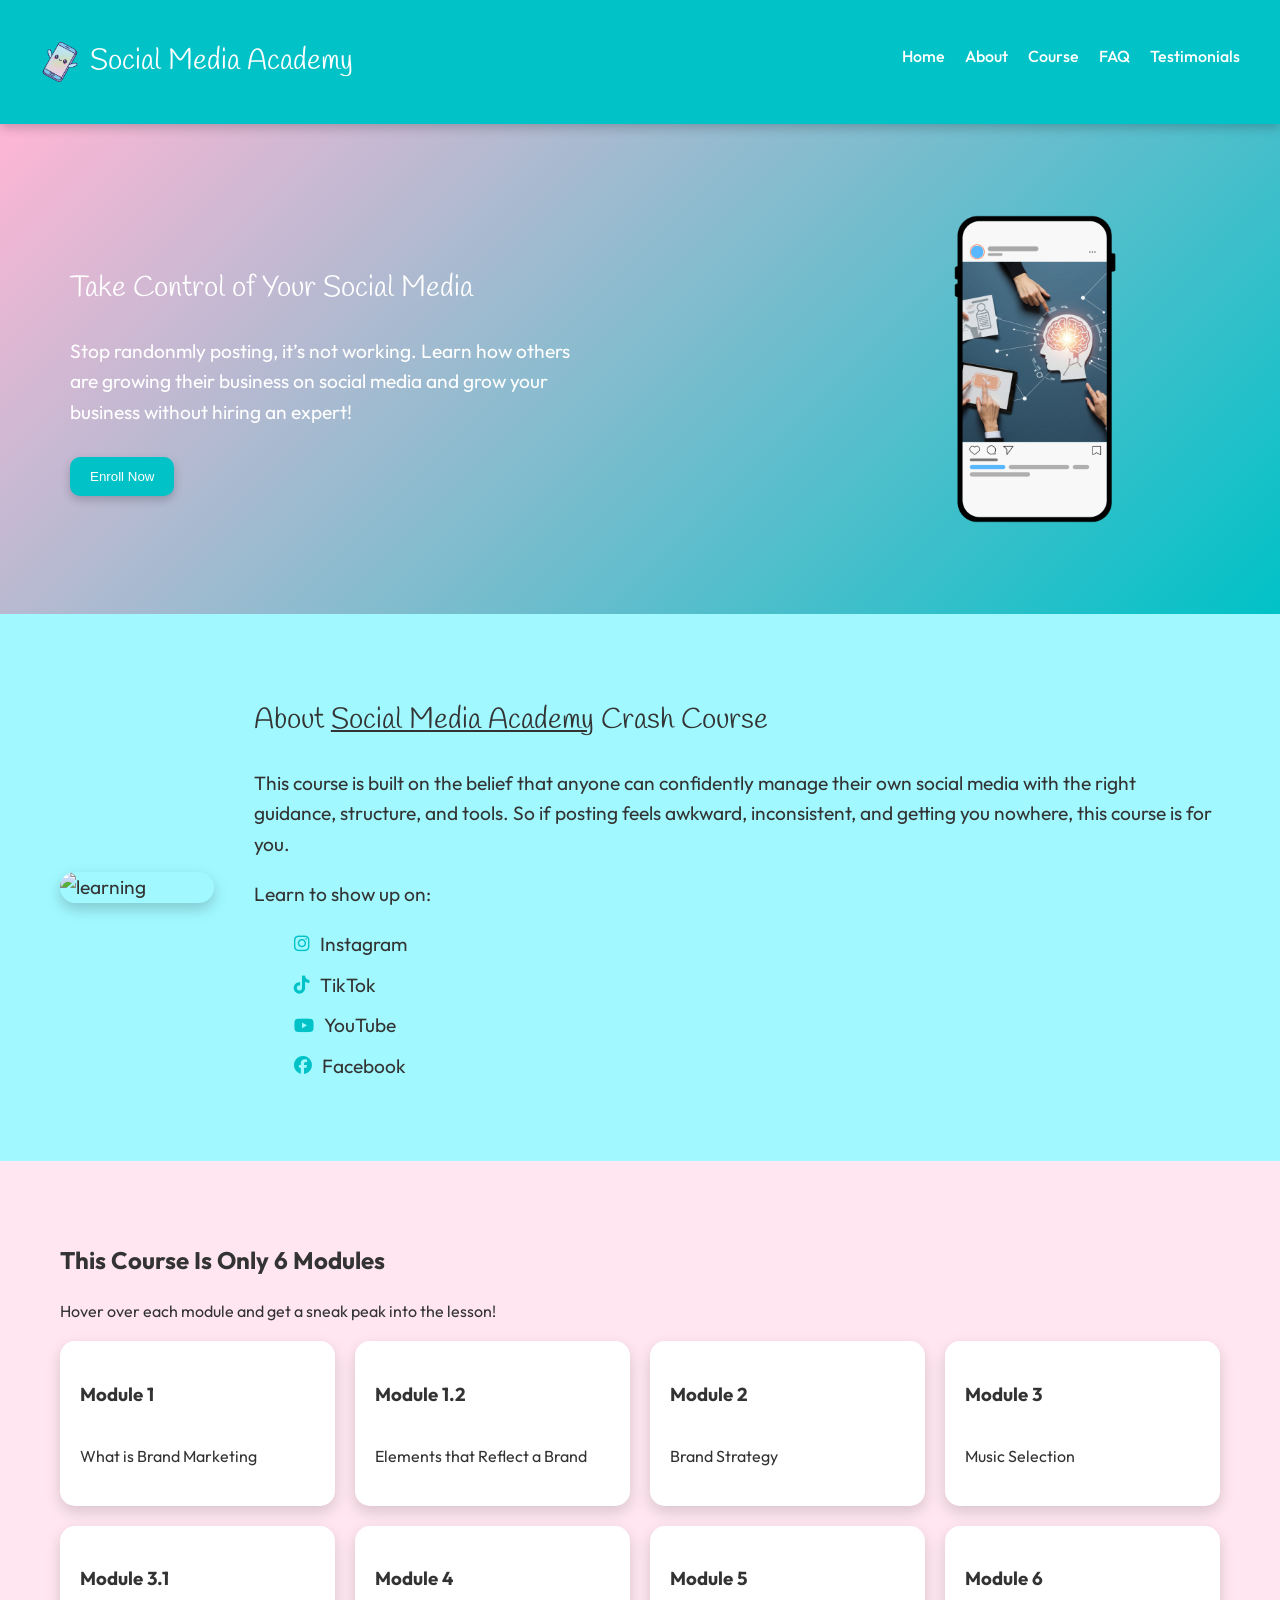
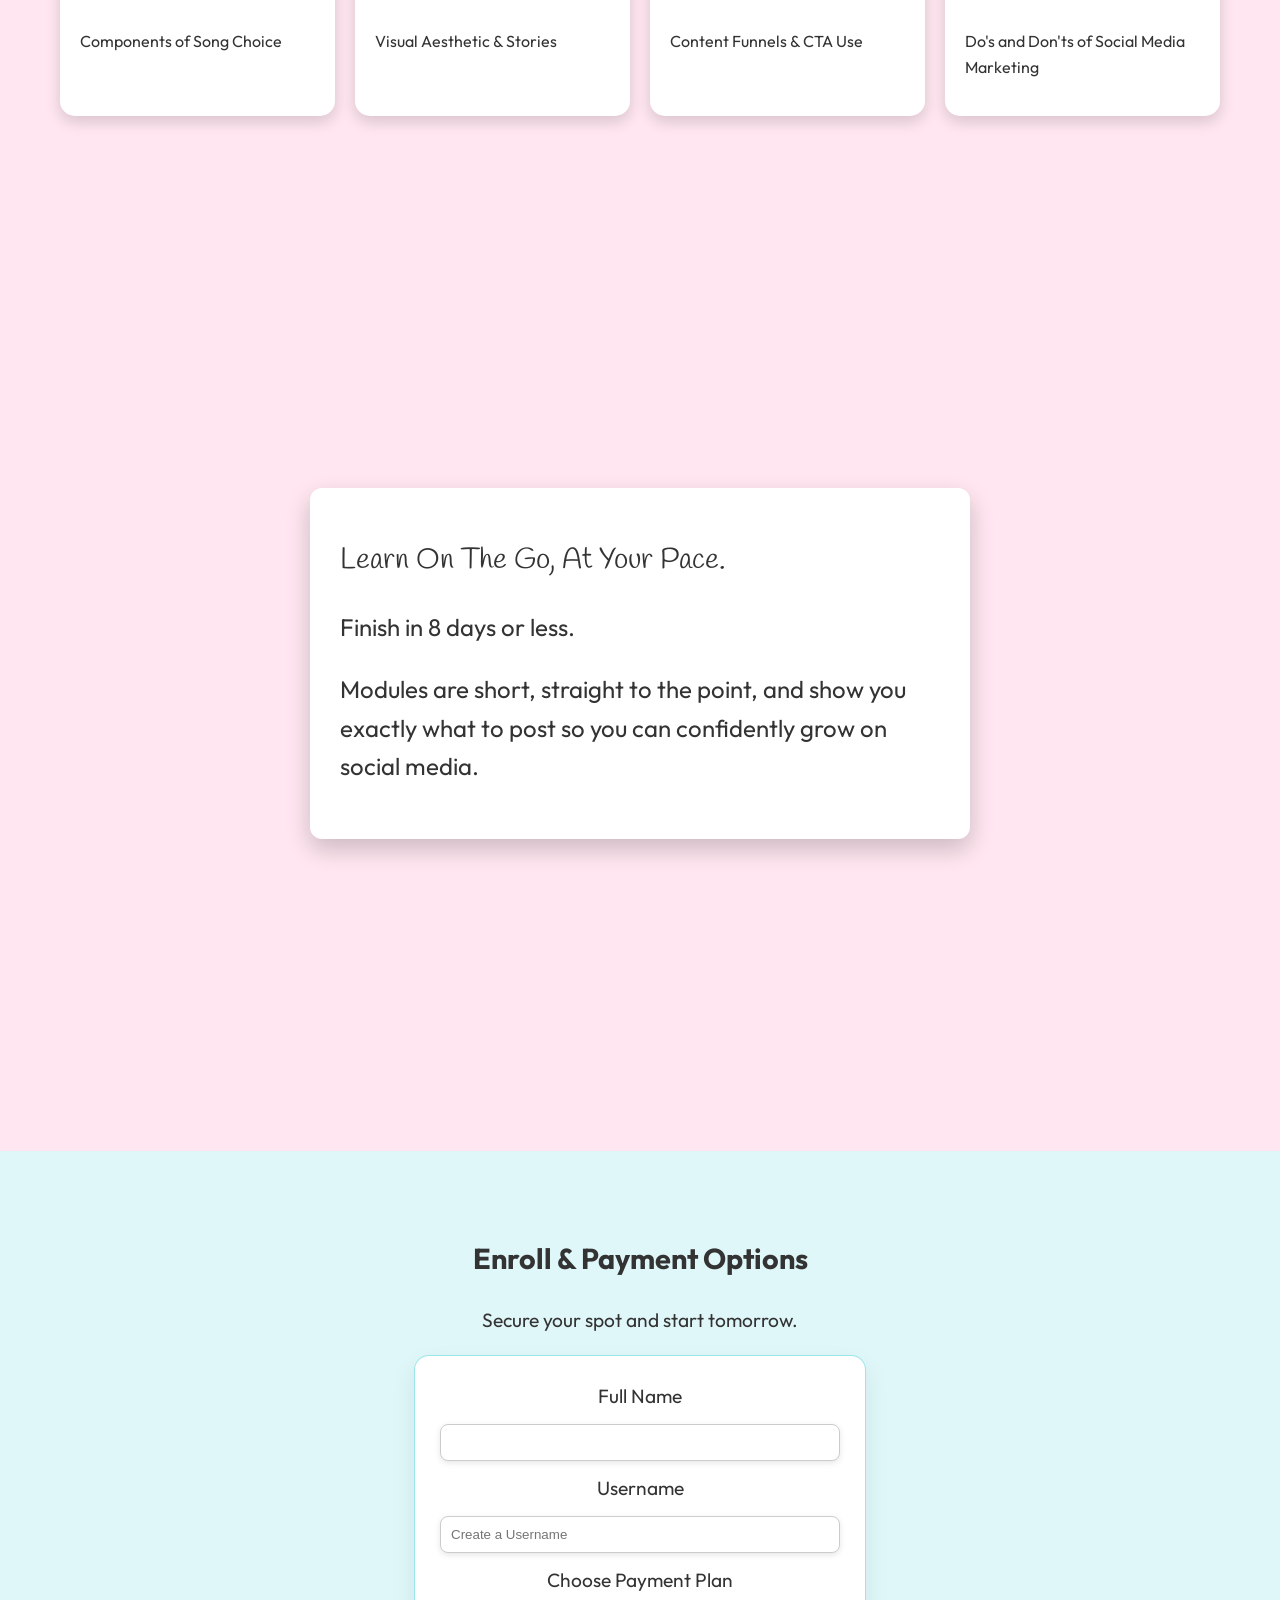
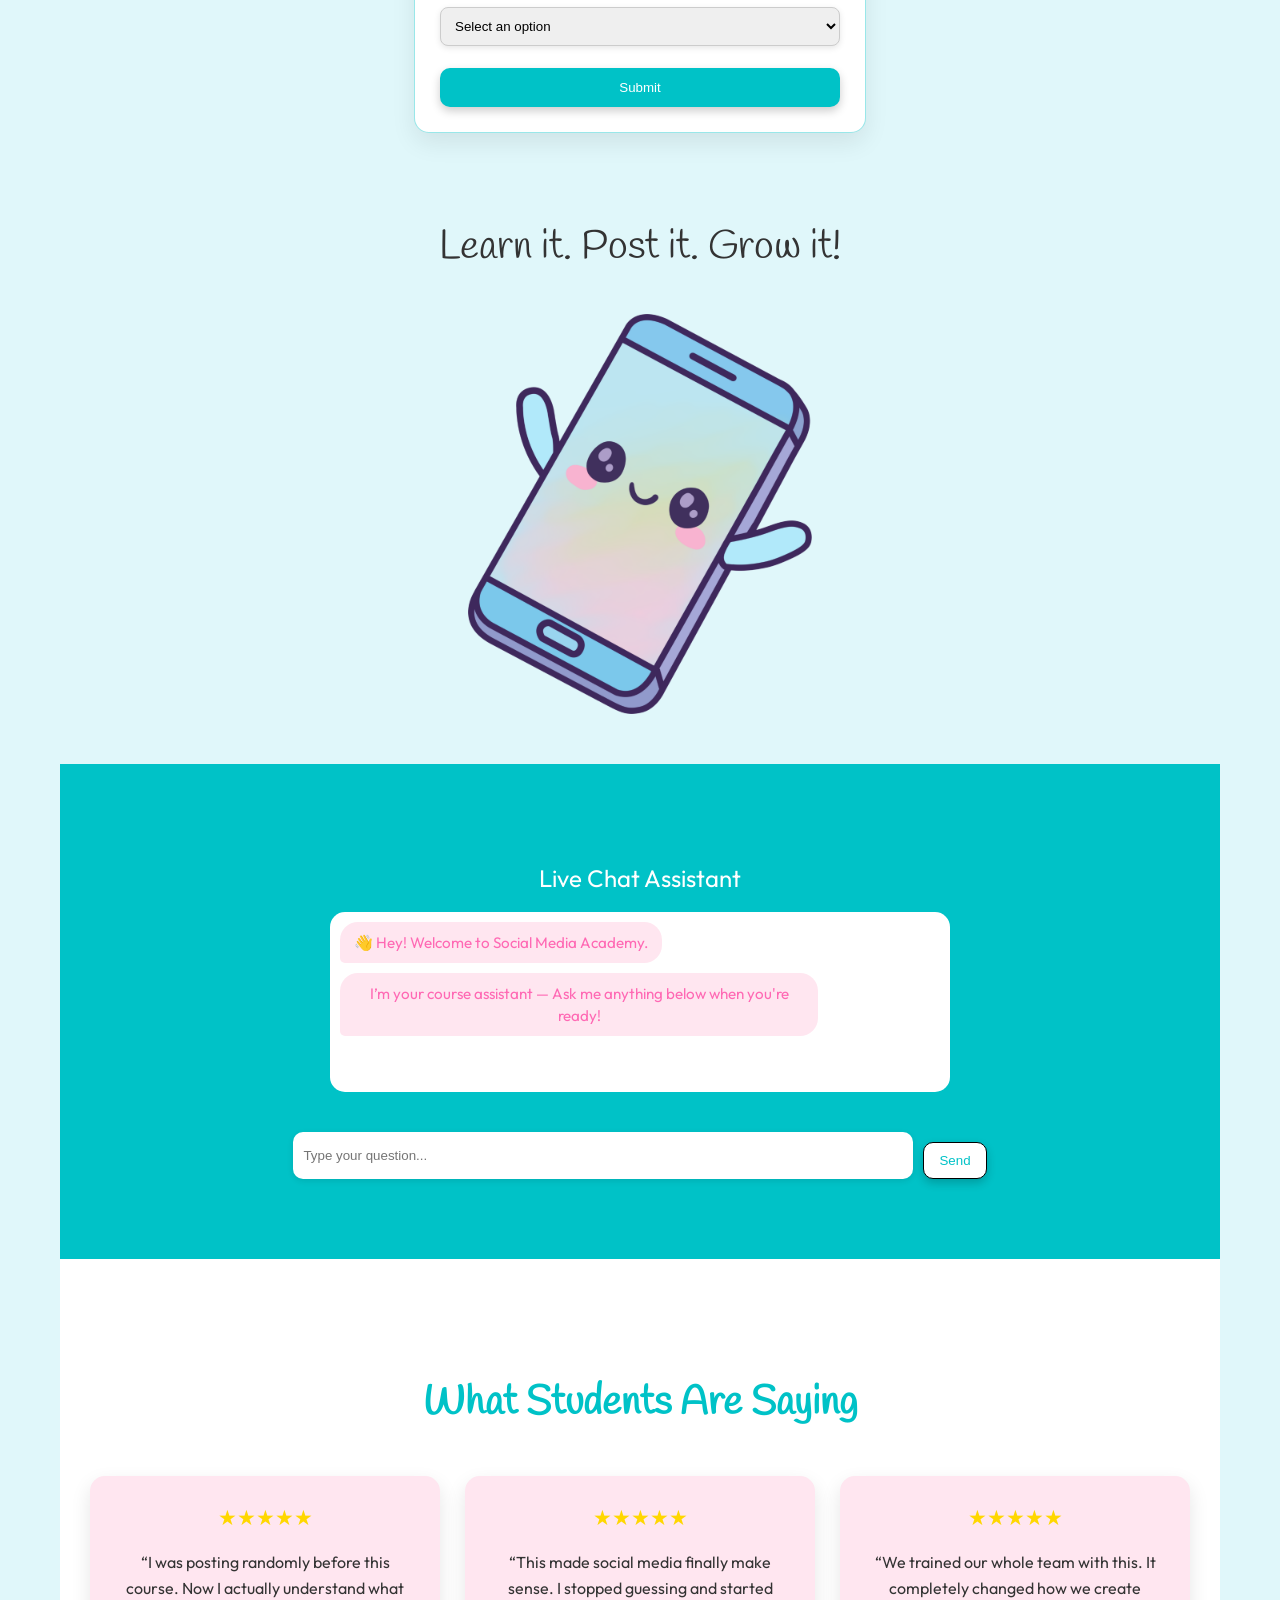
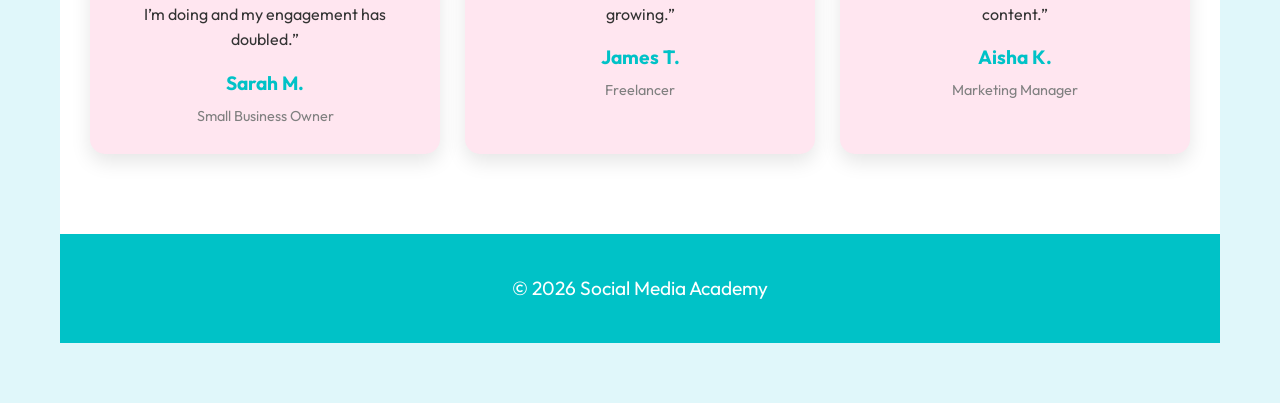
==== commit 943d27d7: "added new html" ====
--- a/index.html
+++ b/index.html
@@ -138,23 +138,28 @@
     <p>Secure your spot and start tomorrow.</p>
 
     <form id="enrollForm">
-        <label>Full Name</label>
-        <input type="text" required>
-
-        <label>Email</label>
-        <input type="email" required>
-
-        <label>Choose Payment Plan</label>
-        <select required>
-            <option value="">Select an option</option>
-            <option value="full">Full Payment - $365</option>
-            <option value="paygo">Pay as you go - $62 per lesson</option>
-            <option value="klarna">Finance via PayPal</option>
-        </select>
-
-        <button type="submit">Submit</button>
-    </form>
-</section>
+
+  <label for="fullName">Full Name</label>
+  <input type="text" id="fullName" name="fullName" required autocomplete="name">
+
+  <label for="userName">Username</label>
+  <input type="text" id="userName" name="userName" placeholder="Create a Username" required autocomplete="username">
+
+  <label for="payment">Choose Payment Plan</label>
+  <select id="payment" name="payment" required autocomplete="off">
+    <option value="">Select an option</option>
+    <option value="full">Full Payment - $365</option>
+    <option value="paygo">Pay as you go - $62 per lesson</option>
+    <option value="klarna">Finance via PayPal</option>
+  </select>
+
+  <button id="submitBtn" type="submit">Submit</button>
+
+</form>
+
+
+<!-- SPINNY LOGO SECTION 
+ -->
 
 
 <div class="logo-fun">
@@ -164,11 +169,10 @@
 
 
 
-<!-- CHAT BUTTON -->
 
 
 <!-- 
-FAQ SECTION -->
+CHAT SECTION -->
 
 <section id="chat-section">
    <div class="chat-badge">Live Chat Assistant</div>
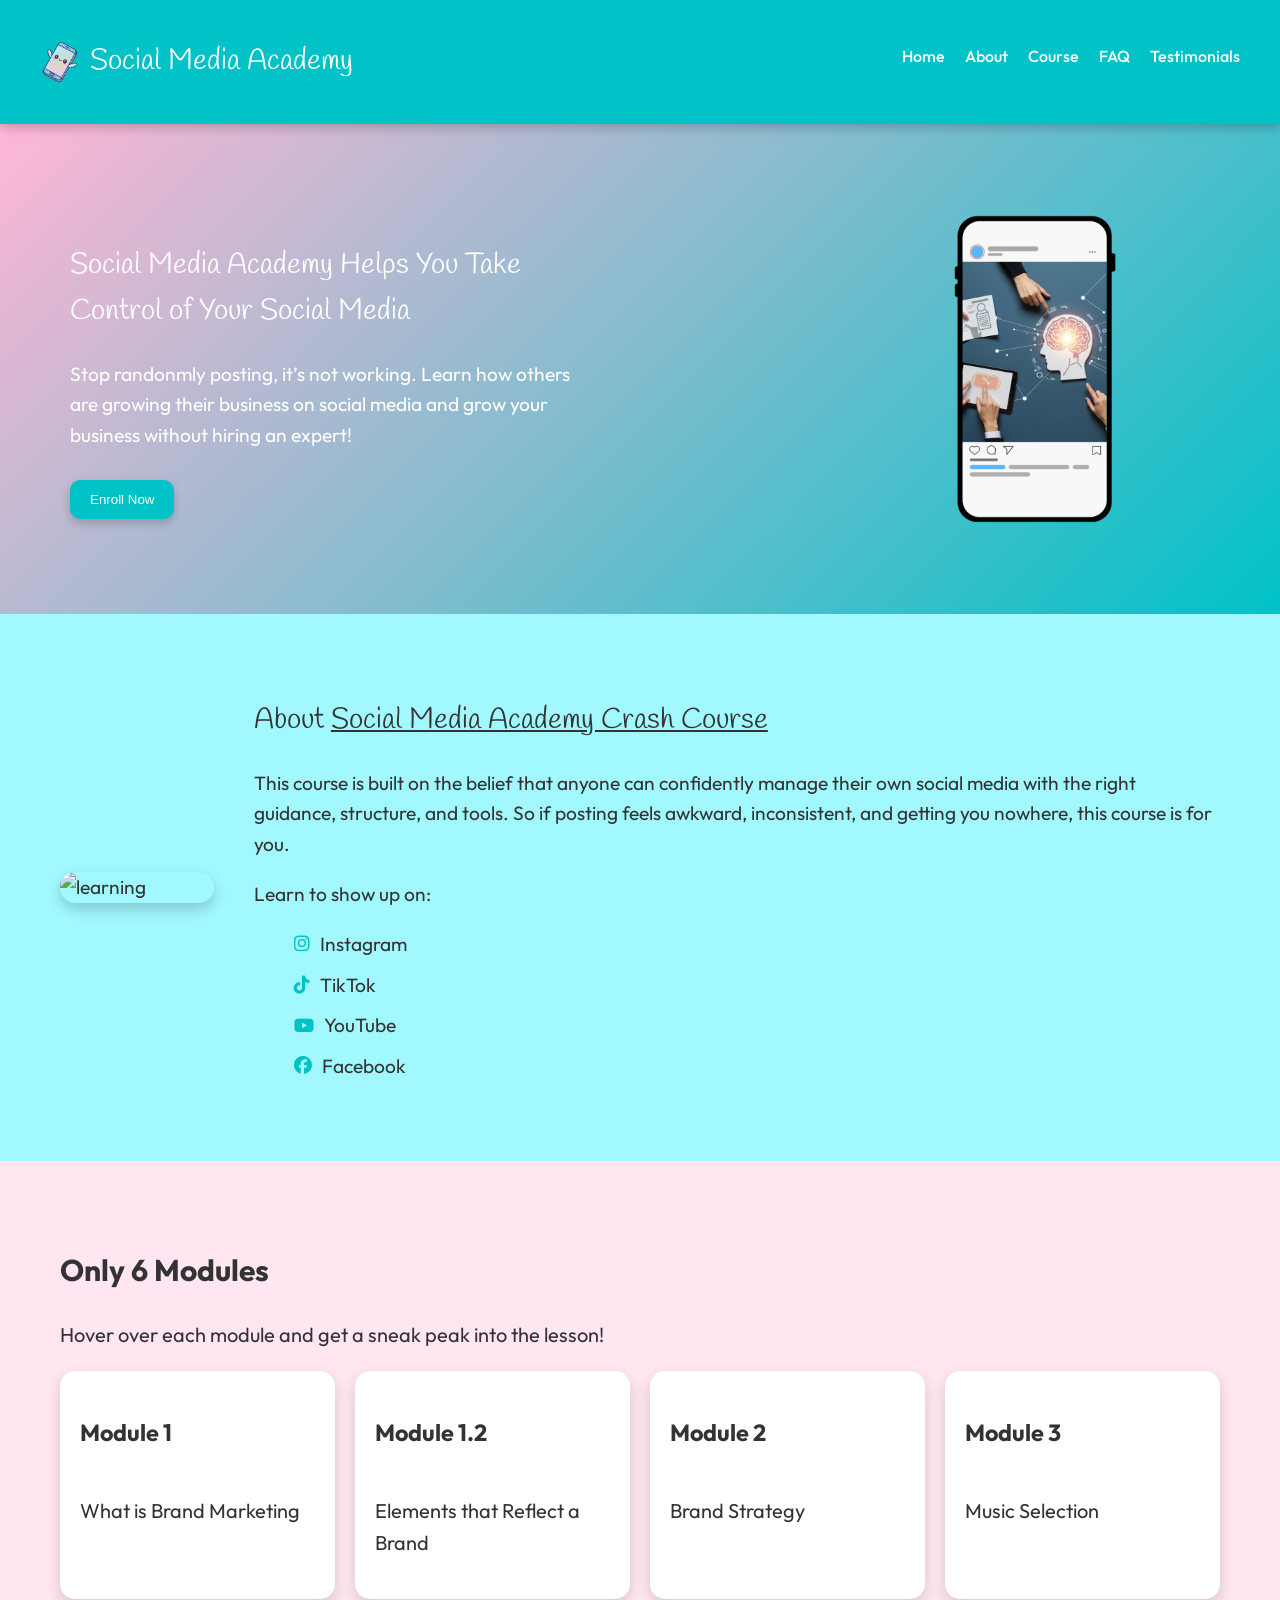
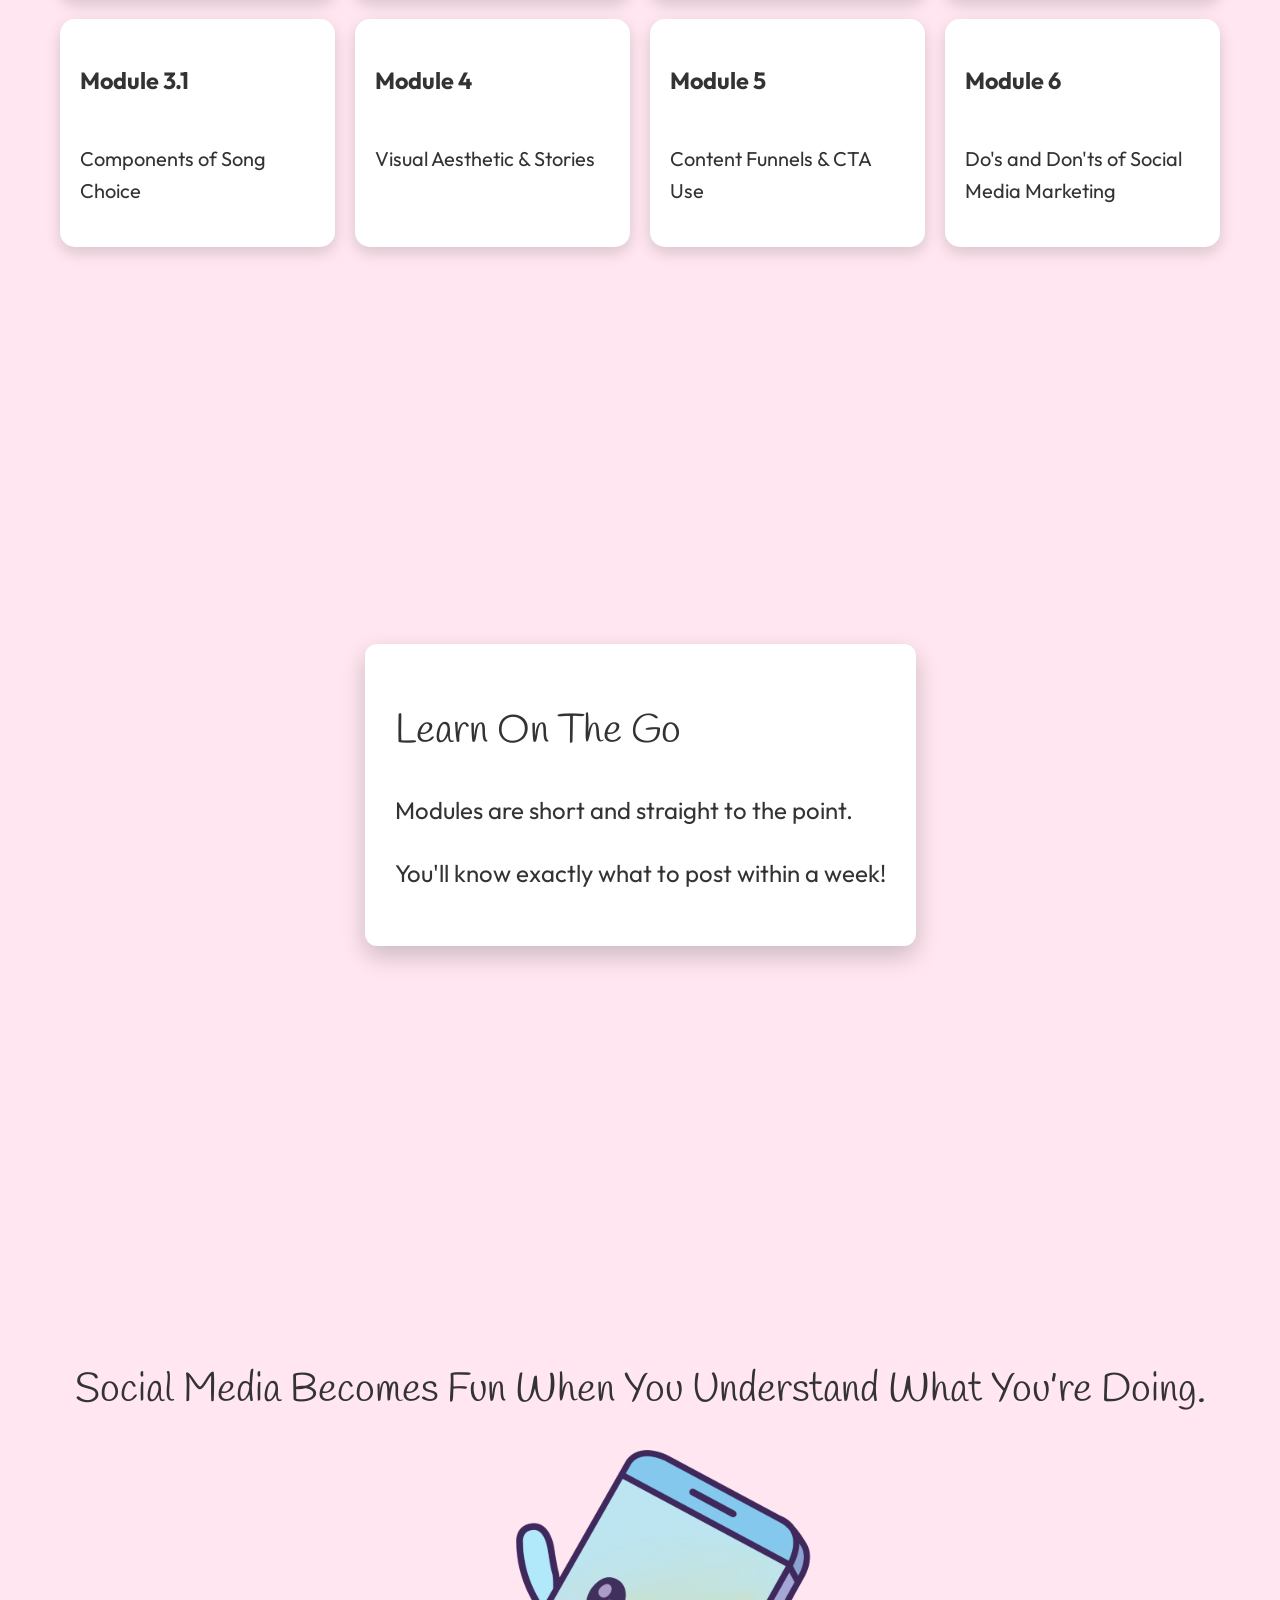
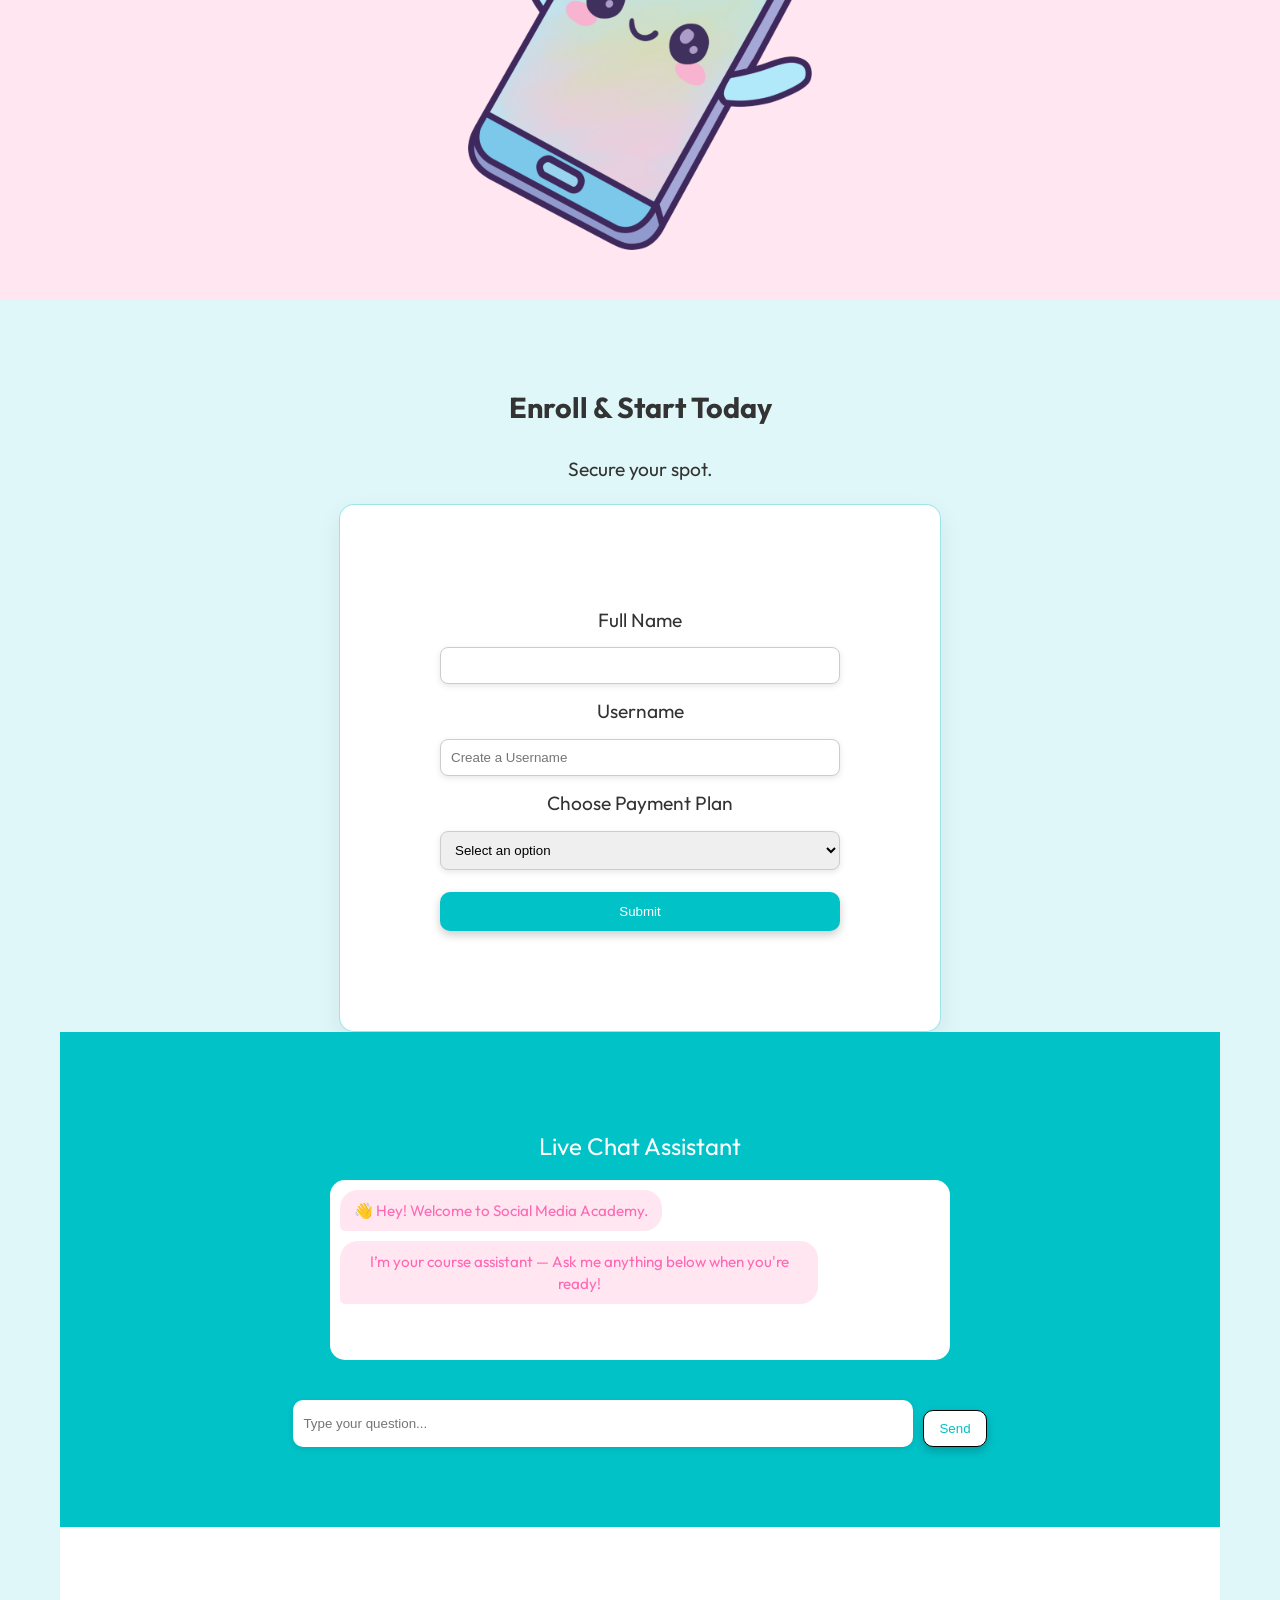
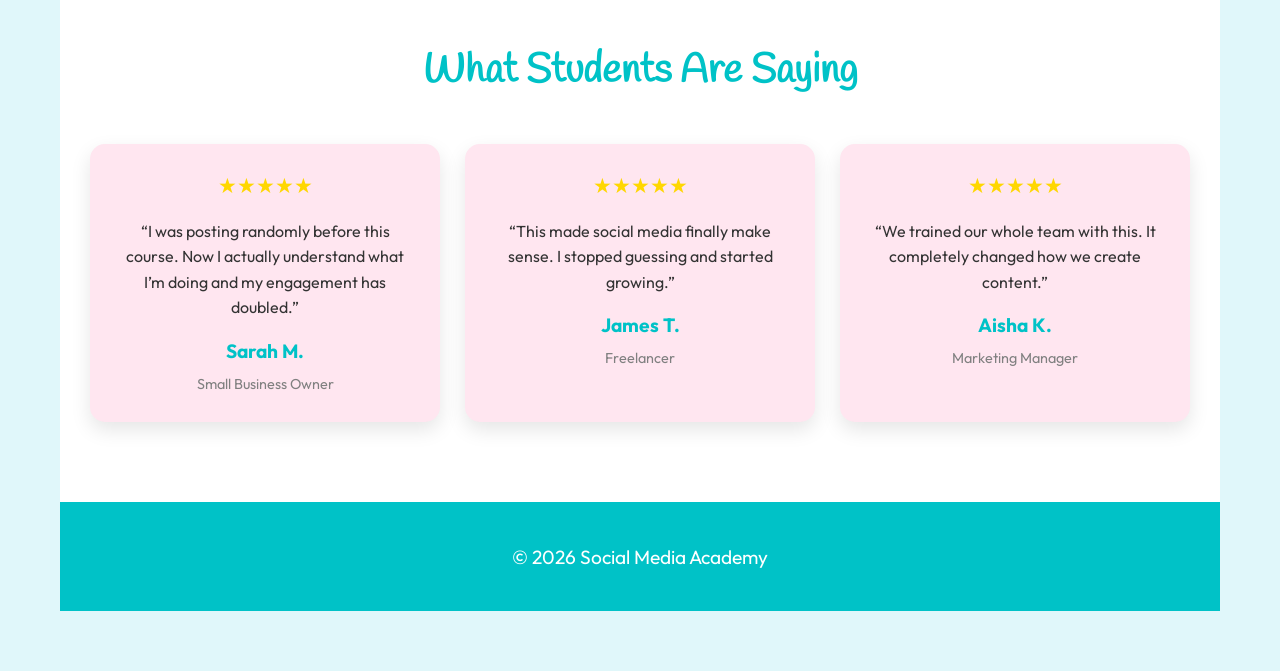
==== commit 7a702f64: "made final edits" ====
--- a/index.html
+++ b/index.html
@@ -38,7 +38,7 @@
 <!-- HOME -->
 <section id="home" class="hero">
     <div class="hero-text">
-        <h1 class="">Take Control of Your Social Media</h1>
+        <h1 class="">Social Media Academy Helps You Take Control of Your Social Media</h1>
         <p> Stop randonmly posting, it’s not working. Learn how others are growing their business on social media and grow your business without hiring an expert!</p>
         <button class="cta" onclick="enroll()">Enroll Now</button>
     </div>
@@ -51,7 +51,7 @@
     <img src="https://images.unsplash.com/photo-1522202176988-66273c2fd55f" alt="learning">
 
     <div class="about-course">
-        <h2 class="handlee">About <u>Social Media Academy</u> Crash Course</h2>
+        <h2 class="handlee">About <u>Social Media Academy Crash Course</u></h2>
         <p>This course is built on the belief that anyone can confidently manage their own social media with the right guidance, structure, and tools.
        So if posting feels awkward, inconsistent, and getting you nowhere, this course is for you. </p>
 
@@ -71,7 +71,7 @@
 
 <!-- COURSE -->
 <section id="course">
-    <h2>This Course Is Only 6  Modules</h2>
+    <h2>Only 6  Modules</h2>
     <p> Hover over each module and get a sneak peak into the lesson!</p>
 
     <div class="modules">
@@ -125,17 +125,29 @@
 
 <div class="course-hero">
     <div class="overlaybox">
-         <h1>Learn On The Go, At Your Pace. </h1>
-        <p>Finish in 8 days or less. </p> 
-        <p>Modules are short, straight to the point, and show you exactly what to post so you can confidently grow on social media. </p>
+         <h1>Learn On The Go  </h1>
+         <p>Modules are short and straight to the point. </p>
+            <p>You'll know exactly what to post within a week! </p> 
+    </div>
 </div>
+
+
+<!-- SPINNY LOGO SECTION 
+ -->
+
+
+<div class="logo-fun">
+    <h1 class="logo-spin-text"> Social Media Becomes Fun When You Understand What You’re Doing. </h1>
+    <img class="logospin" src="assets/social media (2).png"> 
 </div>
+
+
 
 <!-- ENROLL FORM -->
 <section id="enroll">
-    <h2>Enroll & Payment Options</h2>
-
-    <p>Secure your spot and start tomorrow.</p>
+    <h2>Enroll & Start Today</h2>
+
+    <p>Secure your spot.</p>
 
     <form id="enrollForm">
 
@@ -156,19 +168,6 @@
   <button id="submitBtn" type="submit">Submit</button>
 
 </form>
-
-
-<!-- SPINNY LOGO SECTION 
- -->
-
-
-<div class="logo-fun">
-    <h1 class="logo-spin-text"> Learn it. Post it. Grow it!</h1>
-    <img class="logospin" src="assets/social media (2).png"> 
-</div>
-
-
-
 
 
 <!-- 
--- a/styles.css
+++ b/styles.css
@@ -167,14 +167,22 @@
 
     h1 {
         font-size: 1.8rem;
+        align-items: center;
     }
 
     h2 {
         font-size: 1.5rem;
-    }
-
+        align-items: center;
+    }
+
+    .about-course {
+        flex-direction: column;
+        text-align: center;
+        padding: 30px 20px;
+    }
     .handlee {
         font-size: 1.7rem;
+      
     }
     img {
         max-width: 100%;
@@ -286,6 +294,7 @@
 
 #course {
     padding: 60px;
+    font-size: 20px;
 }
 
 .modules {
@@ -361,7 +370,7 @@
 }
 
 .overlaybox h1 {
-    font-size: 1.8rem;   
+    font-size: 2.5rem;   
 }
 .overlaybox p {
     font-size: 1.5rem;  
@@ -381,6 +390,7 @@
     background: #e0f7fa;
     text-align: center;
     font-size: 1.2rem;
+    
 }
 
 form {
@@ -399,7 +409,7 @@
     max-width: 400px;
     margin: auto;
 
-    padding: 25px;
+    padding: 100px;
     border-radius: 15px;
 
     background: white;
@@ -416,6 +426,8 @@
     box-shadow: 0 2px 6px rgba(0,0,0,0.1);
 }
 
+/* 
+LOGO SPIN */
 
 .logo-fun{
     display: flex;
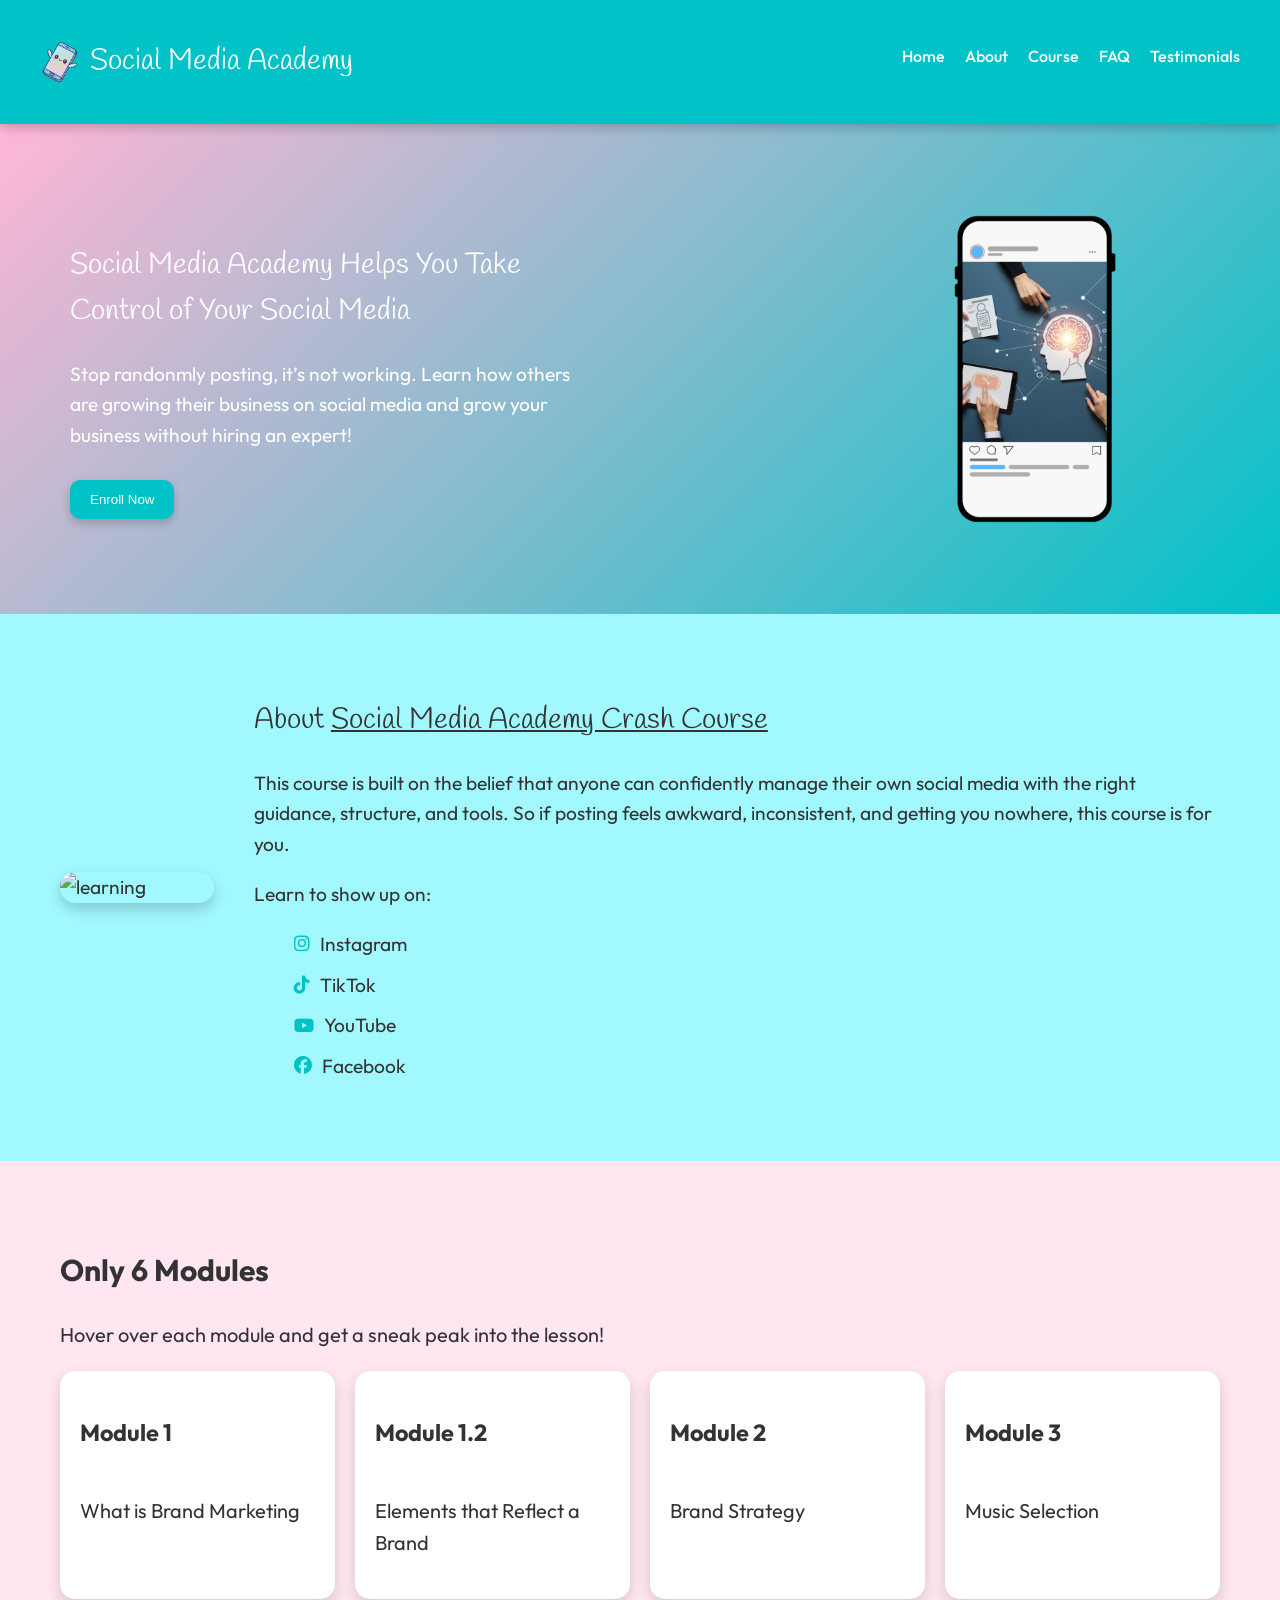
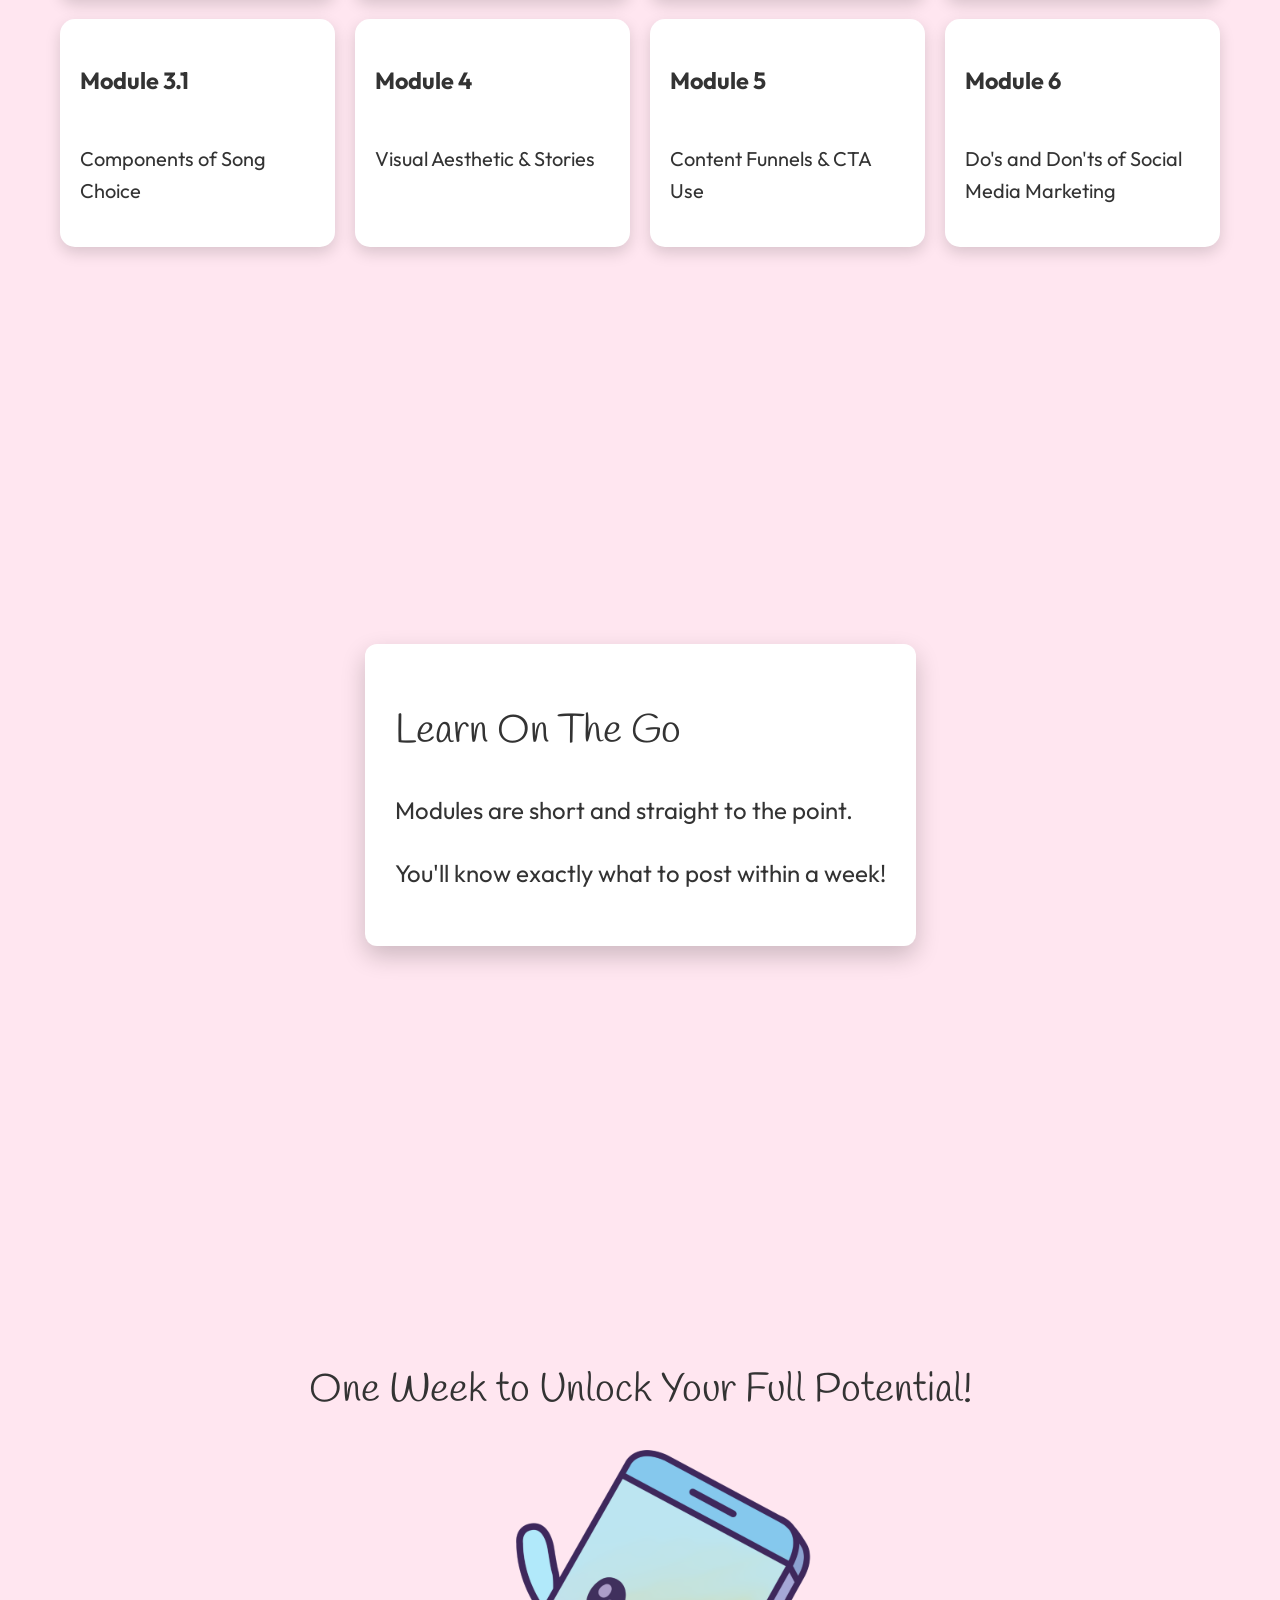
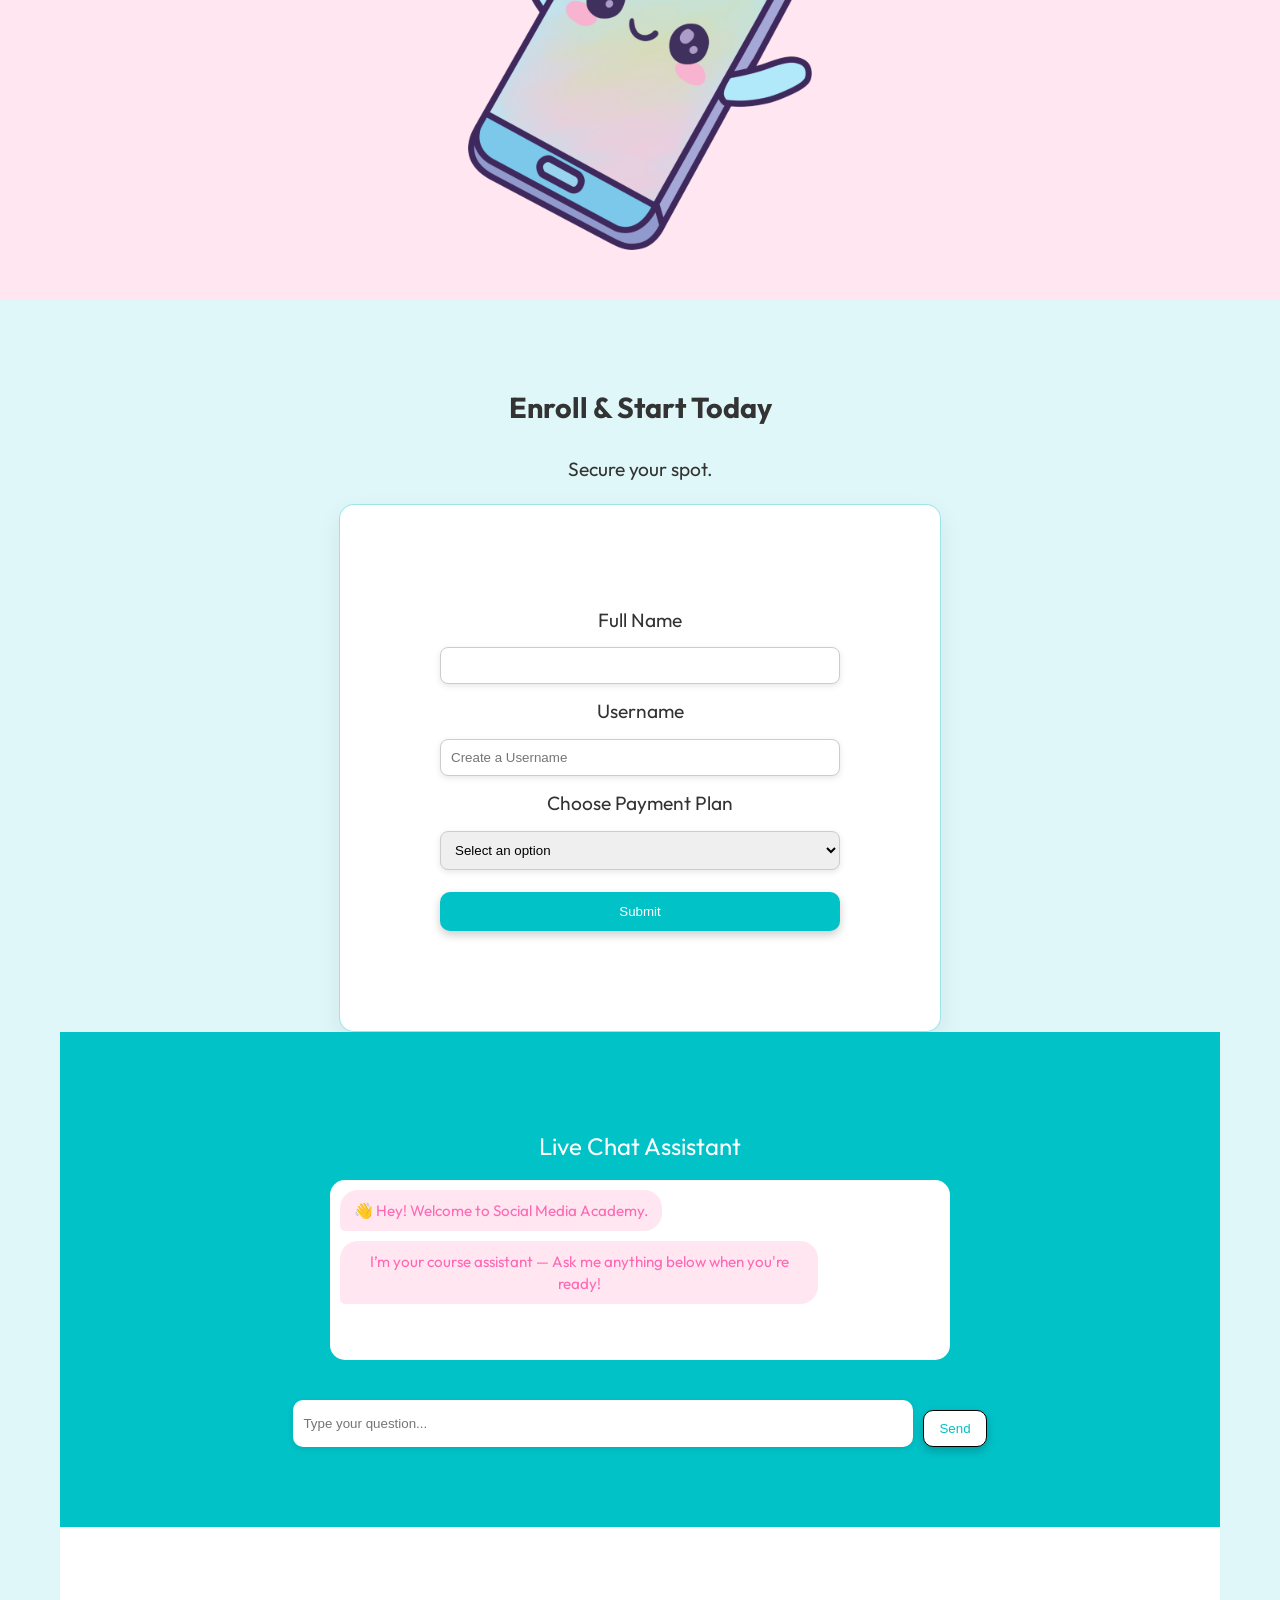
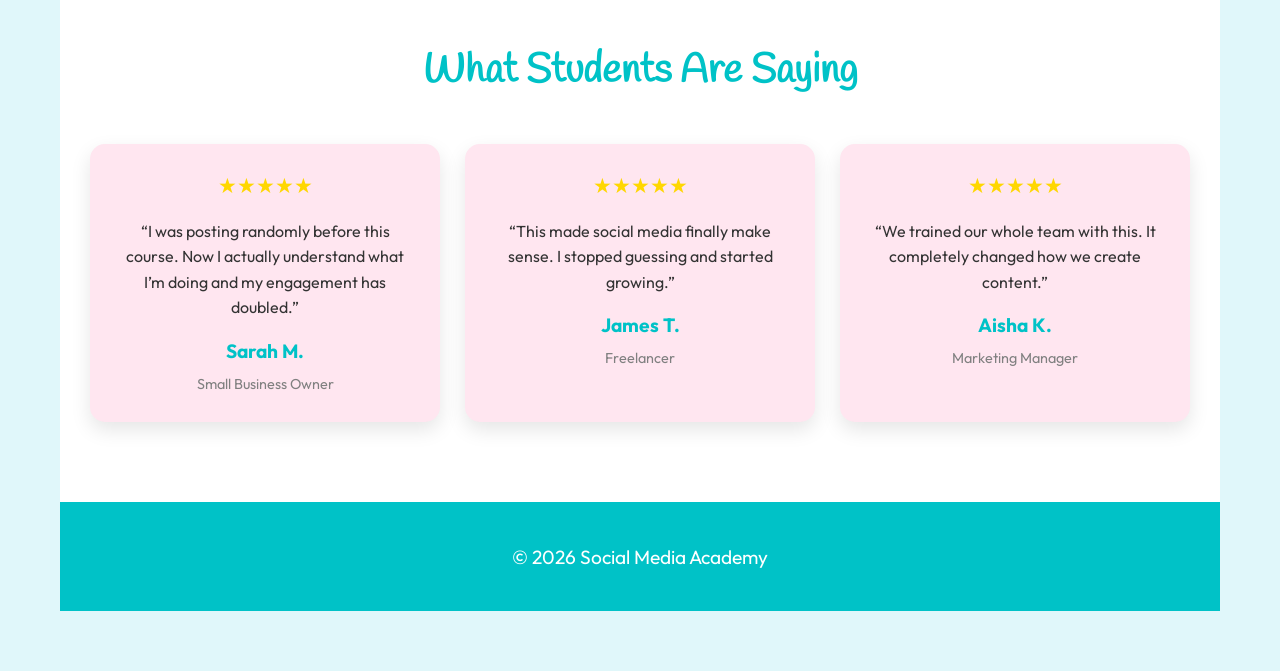
==== commit 7b6d1bd1: "final edits" ====
--- a/index.html
+++ b/index.html
@@ -137,7 +137,7 @@
 
 
 <div class="logo-fun">
-    <h1 class="logo-spin-text"> Social Media Becomes Fun When You Understand What You’re Doing. </h1>
+    <h1 class="logo-spin-text">One Week to Unlock Your Full Potential! </h1>
     <img class="logospin" src="assets/social media (2).png"> 
 </div>
 
